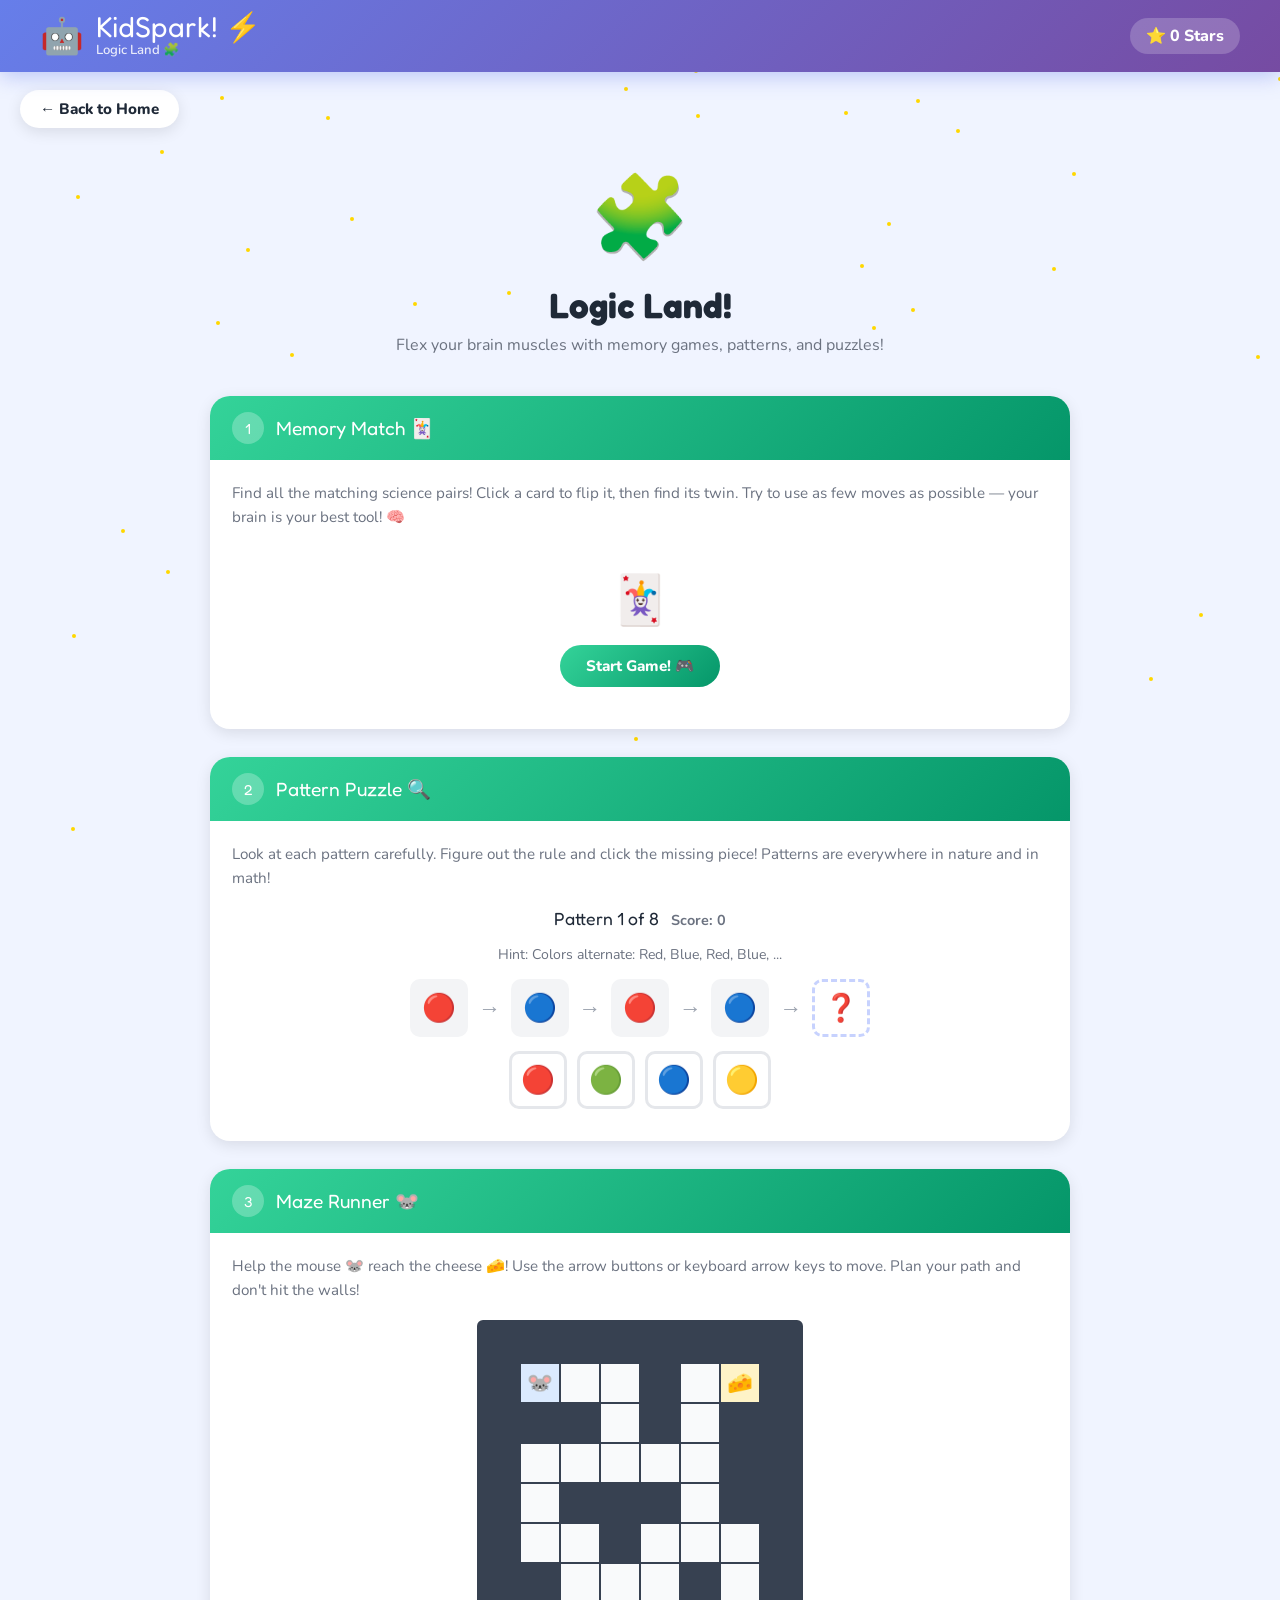
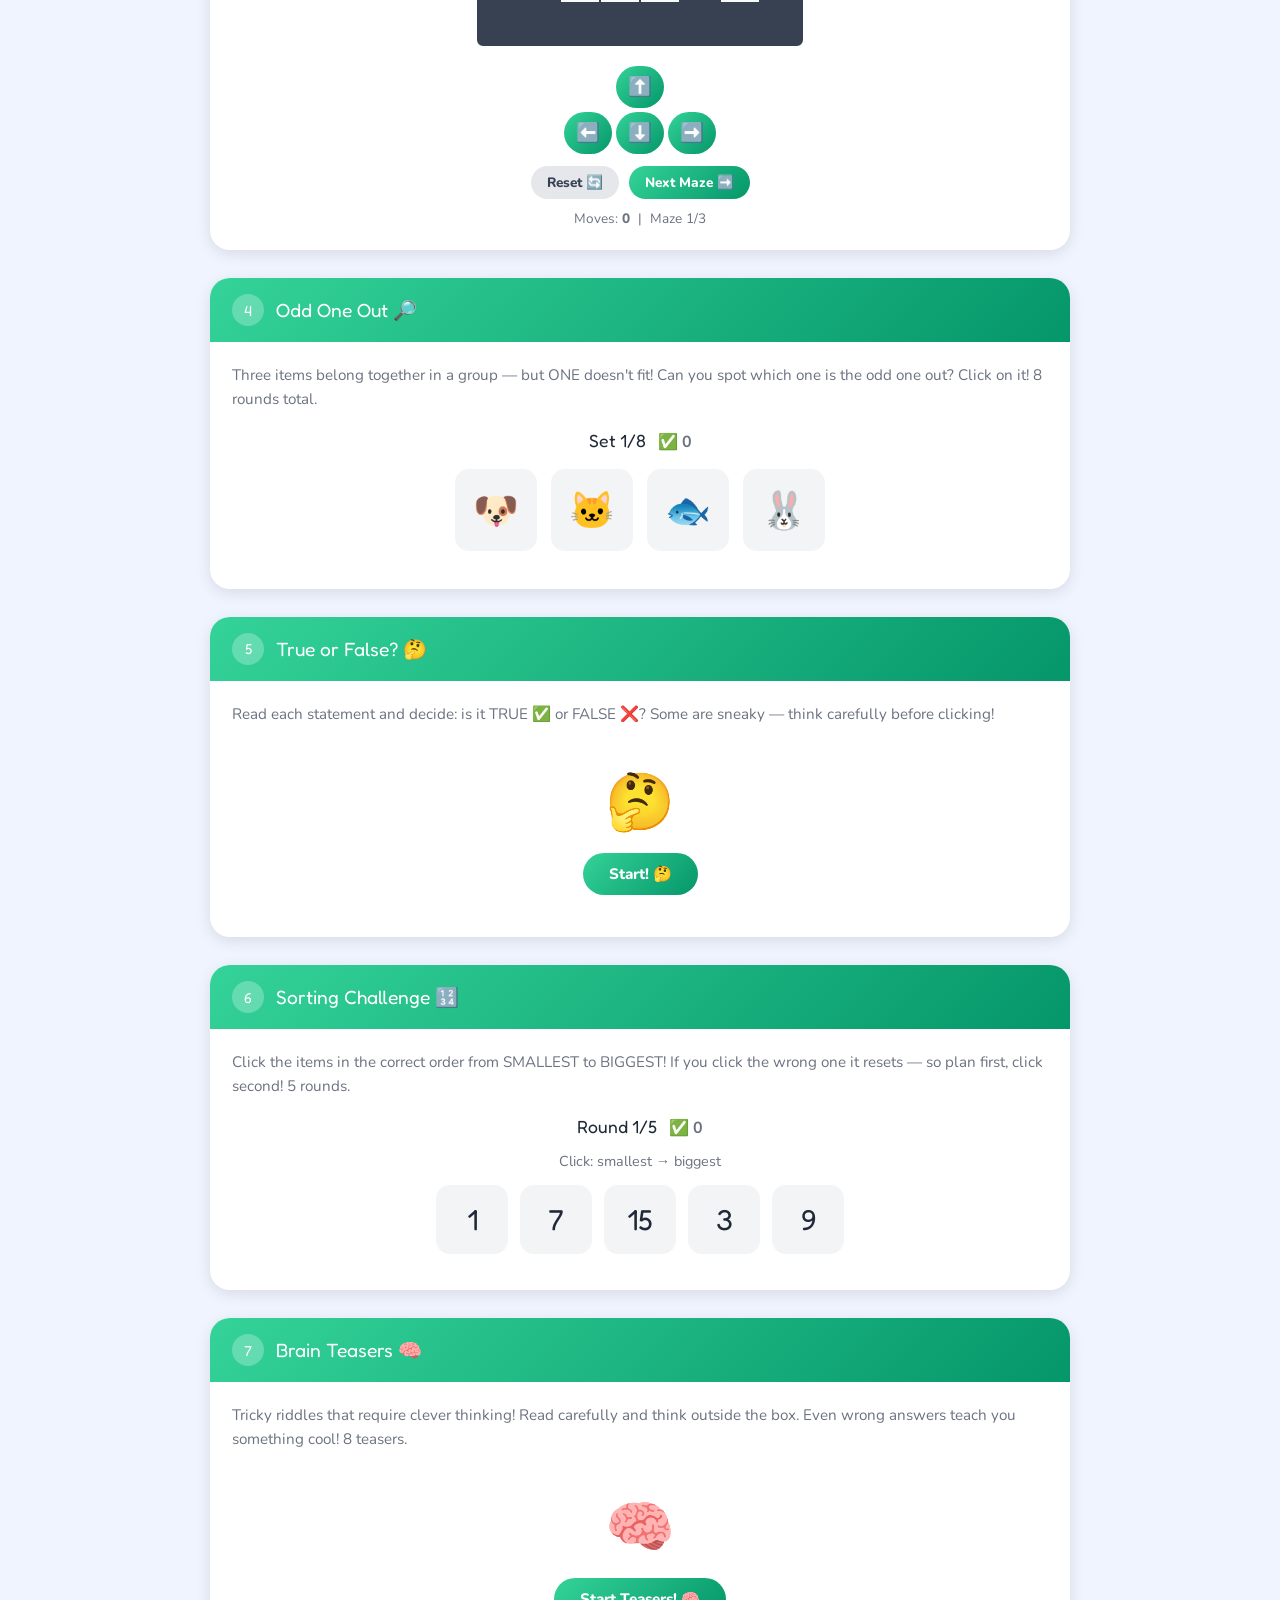
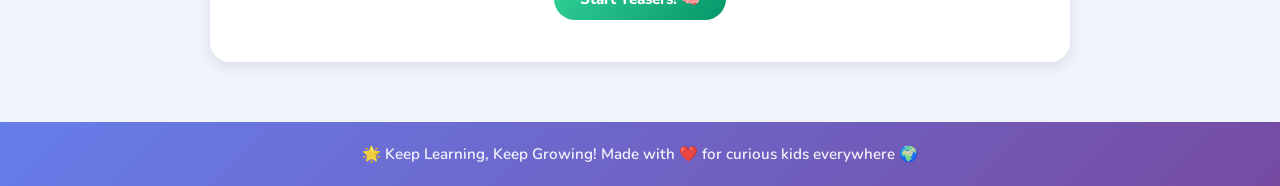
==== logic.html @ fdc59bbc "Initial commit: KidSpark STEM learning website Interactive STEM site for kids 7-10 with 5 subjects: " ====
<!DOCTYPE html>
<html lang="en">
<head>
<meta charset="UTF-8">
<meta name="viewport" content="width=device-width,initial-scale=1.0">
<title>Logic Land 🧩 – KidSpark</title>
<link rel="stylesheet" href="style.css">
<style>
  /* memory game */
  .mem-grid{display:grid;grid-template-columns:repeat(4,1fr);gap:10px;max-width:360px;margin:0 auto}
  .mem-card{aspect-ratio:1;border-radius:12px;cursor:pointer;position:relative;transform-style:preserve-3d;transition:transform .4s;user-select:none}
  .mem-card.flipped,.mem-card.matched{transform:rotateY(180deg)}
  .mem-card.matched .card-back{background:#D1FAE5!important;border-color:#34D399!important}
  .card-f,.card-b{position:absolute;inset:0;border-radius:12px;backface-visibility:hidden;display:flex;align-items:center;justify-content:center;font-size:1.8rem}
  .card-f{background:linear-gradient(135deg,#667eea,#764ba2);color:#fff}
  .card-f::before{content:'?';font-family:'Fredoka One',cursive;font-size:1.6rem}
  .card-b{background:#fff;border:3px solid #E5E7EB;transform:rotateY(180deg)}
  .mem-stats{display:flex;justify-content:space-between;margin-bottom:14px;font-weight:800;font-size:.95rem}

  /* patterns */
  .pat-seq{display:flex;gap:10px;flex-wrap:wrap;justify-content:center;margin:14px 0;align-items:center}
  .pat-item{width:58px;height:58px;border-radius:10px;background:#F3F4F6;display:flex;align-items:center;justify-content:center;font-size:1.7rem}
  .pat-blank{background:#fff!important;border:3px dashed #C7D2FE!important}
  .pat-choices-row{display:flex;gap:10px;flex-wrap:wrap;justify-content:center;margin:10px 0}
  .pc{width:58px;height:58px;border-radius:10px;background:#fff;border:3px solid #E5E7EB;font-size:1.7rem;display:flex;align-items:center;justify-content:center;cursor:pointer;transition:all .2s}
  .pc:hover{border-color:#667eea;transform:scale(1.08)}
  .pc.ok{border-color:#34D399;background:#D1FAE5;pointer-events:none}
  .pc.no{border-color:#FF6B6B;background:#FEE2E2;animation:shake .4s}

  /* maze */
  .maze-grid{display:inline-grid;border:4px solid #374151;border-radius:6px;overflow:hidden;background:#374151;gap:2px}
  .mc{width:38px;height:38px;display:flex;align-items:center;justify-content:center;font-size:1.3rem;transition:background .2s}
  .mc-wall{background:#374151}
  .mc-path{background:#F9FAFB}
  .mc-start{background:#BBF7D0}
  .mc-end{background:#FEF3C7}
  .mc-player{background:#DBEAFE}
  .maze-controls{display:flex;gap:10px;justify-content:center;margin-top:14px;flex-wrap:wrap}
</style>
</head>
<body>

<div class="bg-stars" id="bgStars"></div>

<header class="main-header">
  <div class="header-content">
    <span class="mascot-icon">🤖</span>
    <div>
      <div class="header-title">KidSpark! ⚡</div>
      <div class="header-sub">Logic Land 🧩</div>
    </div>
    <div class="stars-pill">⭐ <span id="totalStars">0</span> Stars</div>
  </div>
</header>

<a href="index.html" class="nav-back">← Back to Home</a>

<section class="subject-hero">
  <span class="big-icon">🧩</span>
  <h2>Logic Land!</h2>
  <p>Flex your brain muscles with memory games, patterns, and puzzles!</p>
</section>

<div class="activities">

  <!-- ══ ACTIVITY 1: MEMORY MATCH ══ -->
  <div class="activity-card">
    <div class="act-header logic-hdr">
      <span class="act-num">1</span>
      Memory Match 🃏
    </div>
    <div class="act-body">
      <p class="act-desc">Find all the matching science pairs! Click a card to flip it, then find its twin. Try to use as few moves as possible — your brain is your best tool! 🧠</p>

      <div id="memStart" style="text-align:center;padding:20px">
        <div style="font-size:3rem;margin-bottom:12px">🃏</div>
        <button class="btn btn-logic" onclick="startMemory()">Start Game! 🎮</button>
      </div>

      <div id="memGame" style="display:none">
        <div class="mem-stats">
          <span>🎯 Moves: <span id="memMoves">0</span></span>
          <span>✅ Pairs: <span id="memPairs">0</span>/8</span>
          <span>⏱ <span id="memTime">0:00</span></span>
        </div>
        <div class="mem-grid" id="memGrid"></div>
        <div id="memResult" class="result-box" style="margin-top:12px"></div>
      </div>
    </div>
  </div>

  <!-- ══ ACTIVITY 2: PATTERN PUZZLE ══ -->
  <div class="activity-card">
    <div class="act-header logic-hdr">
      <span class="act-num">2</span>
      Pattern Puzzle 🔍
    </div>
    <div class="act-body">
      <p class="act-desc">Look at each pattern carefully. Figure out the rule and click the missing piece! Patterns are everywhere in nature and in math!</p>

      <div id="patGame">
        <div style="text-align:center;margin-bottom:14px">
          <span style="font-family:'Fredoka One',cursive;font-size:1.1rem">Pattern <span id="pNum">1</span> of <span id="pTotal">8</span></span>
          &nbsp;
          <span style="font-size:.9rem;font-weight:700;color:var(--mid)" id="pScore">Score: 0</span>
        </div>
        <div id="pHint" style="font-size:.88rem;color:var(--mid);margin-bottom:10px;text-align:center;min-height:20px"></div>
        <div class="pat-seq" id="patSeq"></div>
        <div class="pat-choices-row" id="patChoices"></div>
        <div id="patResult" class="result-box" style="margin-top:10px"></div>
      </div>

      <div id="patDone" style="display:none;text-align:center;padding:20px">
        <div style="font-size:3.5rem;margin-bottom:12px">🏆</div>
        <div style="font-family:'Fredoka One',cursive;font-size:1.4rem;margin-bottom:14px" id="patDoneMsg"></div>
        <button class="btn btn-logic" onclick="resetPatGame()">Play Again 🔄</button>
      </div>
    </div>
  </div>

  <!-- ══ ACTIVITY 3: MAZE RUNNER ══ -->
  <div class="activity-card">
    <div class="act-header logic-hdr">
      <span class="act-num">3</span>
      Maze Runner 🐭
    </div>
    <div class="act-body">
      <p class="act-desc">Help the mouse 🐭 reach the cheese 🧀! Use the arrow buttons or keyboard arrow keys to move. Plan your path and don't hit the walls!</p>

      <div style="text-align:center">
        <div id="mazeWrap" style="display:inline-block;overflow-x:auto"></div>

        <div class="maze-controls">
          <div style="display:grid;grid-template-columns:repeat(3,48px);gap:4px">
            <div></div>
            <button class="btn btn-sm btn-logic" onclick="movePlayer('up')" style="padding:8px;font-size:1.2rem">⬆️</button>
            <div></div>
            <button class="btn btn-sm btn-logic" onclick="movePlayer('left')" style="padding:8px;font-size:1.2rem">⬅️</button>
            <button class="btn btn-sm btn-logic" onclick="movePlayer('down')" style="padding:8px;font-size:1.2rem">⬇️</button>
            <button class="btn btn-sm btn-logic" onclick="movePlayer('right')" style="padding:8px;font-size:1.2rem">➡️</button>
          </div>
        </div>

        <div style="margin-top:12px;display:flex;gap:10px;justify-content:center;flex-wrap:wrap">
          <button class="btn btn-sm" style="background:#E5E7EB;color:#374151" onclick="resetMaze()">Reset 🔄</button>
          <button class="btn btn-sm btn-logic" onclick="nextMaze()">Next Maze ➡️</button>
        </div>

        <div style="margin-top:10px;font-size:.85rem;color:var(--mid)">Moves: <span id="mazeMoves" style="font-weight:800">0</span> &nbsp;|&nbsp; Maze <span id="mazeNum">1</span>/3</div>
        <div id="mazeResult" class="result-box" style="margin-top:10px;max-width:360px;margin-left:auto;margin-right:auto"></div>
      </div>
    </div>
  </div>

  <!-- ══ ACTIVITY 4: ODD ONE OUT ══ -->
  <div class="activity-card">
    <div class="act-header logic-hdr">
      <span class="act-num">4</span>
      Odd One Out 🔎
    </div>
    <div class="act-body">
      <p class="act-desc">Three items belong together in a group — but ONE doesn't fit! Can you spot which one is the odd one out? Click on it! 8 rounds total.</p>

      <div id="oooGame">
        <div style="text-align:center;margin-bottom:14px">
          <span style="font-family:'Fredoka One',cursive;font-size:1.1rem">Set <span id="oooNum">1</span>/8</span>
          &nbsp; <span style="font-weight:700;color:var(--mid)">✅ <span id="oooScore">0</span></span>
        </div>
        <div id="oooItems" style="display:flex;gap:14px;justify-content:center;flex-wrap:wrap;margin:16px 0"></div>
        <div id="oooResult" class="result-box"></div>
      </div>

      <div id="oooDone" style="display:none;text-align:center;padding:20px">
        <div style="font-size:3.5rem;margin-bottom:12px" id="oooDoneEmoji">🏆</div>
        <div style="font-family:'Fredoka One',cursive;font-size:1.4rem;margin-bottom:14px" id="oooDoneMsg"></div>
        <button class="btn btn-logic" onclick="resetOOO()">Play Again! 🔄</button>
      </div>
    </div>
  </div>

  <!-- ══ ACTIVITY 5: TRUE OR FALSE ══ -->
  <div class="activity-card">
    <div class="act-header logic-hdr">
      <span class="act-num">5</span>
      True or False? 🤔
    </div>
    <div class="act-body">
      <p class="act-desc">Read each statement and decide: is it TRUE ✅ or FALSE ❌? Some are sneaky — think carefully before clicking!</p>

      <div id="tfStart" style="text-align:center;padding:20px">
        <div style="font-size:3.5rem;margin-bottom:12px">🤔</div>
        <button class="btn btn-logic" onclick="startTF()">Start! 🤔</button>
      </div>

      <div id="tfGame" style="display:none">
        <div style="display:flex;justify-content:space-between;margin-bottom:12px;font-weight:800;font-size:.95rem">
          <span>Statement <span id="tfNum">1</span>/10</span>
          <span>✅ <span id="tfScoreEl">0</span> correct</span>
        </div>
        <div id="tfStatement" style="background:#F3F4F6;border-radius:16px;padding:20px;font-size:1.1rem;font-weight:700;text-align:center;margin:14px 0;min-height:80px;display:flex;align-items:center;justify-content:center;line-height:1.55"></div>
        <div style="display:flex;gap:16px;justify-content:center;flex-wrap:wrap">
          <button class="btn btn-success" style="font-size:1.1rem;padding:14px 28px" id="tfTrue" onclick="answerTF(true)">✅ TRUE</button>
          <button class="btn btn-danger" style="font-size:1.1rem;padding:14px 28px" id="tfFalse" onclick="answerTF(false)">❌ FALSE</button>
        </div>
        <div id="tfResult" class="result-box" style="margin-top:12px"></div>
      </div>

      <div id="tfDone" style="display:none;text-align:center;padding:20px">
        <div style="font-size:3.5rem;margin-bottom:12px" id="tfDoneEmoji">🧠</div>
        <div style="font-family:'Fredoka One',cursive;font-size:1.4rem;margin-bottom:14px" id="tfDoneMsg"></div>
        <button class="btn btn-logic" onclick="resetTF()">Play Again! 🔄</button>
      </div>
    </div>
  </div>

  <!-- ══ ACTIVITY 6: SORTING CHALLENGE ══ -->
  <div class="activity-card">
    <div class="act-header logic-hdr">
      <span class="act-num">6</span>
      Sorting Challenge 🔢
    </div>
    <div class="act-body">
      <p class="act-desc">Click the items in the correct order from SMALLEST to BIGGEST! If you click the wrong one it resets — so plan first, click second! 5 rounds.</p>

      <div id="sortGame">
        <div style="text-align:center;margin-bottom:12px">
          <span style="font-family:'Fredoka One',cursive;font-size:1.1rem">Round <span id="sortNum">1</span>/5</span>
          &nbsp; <span style="font-weight:700;color:var(--mid)">✅ <span id="sortScore">0</span></span>
        </div>
        <div id="sortInstruct" style="text-align:center;font-size:.9rem;color:var(--mid);margin-bottom:10px">Click: smallest → biggest</div>
        <div id="sortItems" style="display:flex;gap:12px;flex-wrap:wrap;justify-content:center;margin:14px 0"></div>
        <div id="sortResult" class="result-box"></div>
      </div>

      <div id="sortDone" style="display:none;text-align:center;padding:20px">
        <div style="font-size:3.5rem;margin-bottom:12px" id="sortDoneEmoji">🏅</div>
        <div style="font-family:'Fredoka One',cursive;font-size:1.4rem;margin-bottom:14px" id="sortDoneMsg"></div>
        <button class="btn btn-logic" onclick="resetSort()">Play Again! 🔄</button>
      </div>
    </div>
  </div>

  <!-- ══ ACTIVITY 7: BRAIN TEASERS ══ -->
  <div class="activity-card">
    <div class="act-header logic-hdr">
      <span class="act-num">7</span>
      Brain Teasers 🧠
    </div>
    <div class="act-body">
      <p class="act-desc">Tricky riddles that require clever thinking! Read carefully and think outside the box. Even wrong answers teach you something cool! 8 teasers.</p>

      <div id="btStart" style="text-align:center;padding:20px">
        <div style="font-size:3.5rem;margin-bottom:12px">🧠</div>
        <button class="btn btn-logic" onclick="startBT()">Start Teasers! 🧠</button>
      </div>

      <div id="btGame" style="display:none">
        <div style="text-align:center;margin-bottom:12px">
          <span style="font-family:'Fredoka One',cursive;font-size:1.1rem">Teaser <span id="btNum">1</span>/8</span>
          &nbsp; <span style="font-weight:700;color:var(--mid)">✅ <span id="btScoreEl">0</span></span>
        </div>
        <div id="btQ" style="background:#F3F4F6;border-radius:16px;padding:20px;font-size:1.05rem;font-weight:700;text-align:center;margin:14px 0;min-height:80px;display:flex;align-items:center;justify-content:center;line-height:1.6"></div>
        <div id="btOpts" style="display:flex;flex-direction:column;gap:10px;max-width:420px;margin:0 auto"></div>
        <div id="btResult" class="result-box" style="margin-top:12px"></div>
      </div>

      <div id="btDone" style="display:none;text-align:center;padding:20px">
        <div style="font-size:3.5rem;margin-bottom:12px" id="btDoneEmoji">🧠</div>
        <div style="font-family:'Fredoka One',cursive;font-size:1.4rem;margin-bottom:14px" id="btDoneMsg"></div>
        <button class="btn btn-logic" onclick="startBT()">Play Again! 🔄</button>
      </div>
    </div>
  </div>

</div>

<footer class="main-footer">🌟 Keep Learning, Keep Growing! Made with ❤️ for curious kids everywhere 🌍</footer>

<script src="app.js"></script>
<script>
// ══ MEMORY MATCH ══
const memEmojis=['🔬','🧪','⚗️','🔭','🧬','🌡️','🧲','⚡'];
let memCards=[], memFlipped=[], memMatched=0, memMoves=0, memCanFlip=true;
let memTimerInterval=null, memSeconds=0;

function startMemory(){
  document.getElementById('memStart').style.display='none';
  document.getElementById('memGame').style.display='block';
  memCards=[...memEmojis,...memEmojis].sort(()=>Math.random()-.5);
  memFlipped=[]; memMatched=0; memMoves=0; memSeconds=0; memCanFlip=true; matchedSet=new Set();
  document.getElementById('memMoves').textContent='0';
  document.getElementById('memPairs').textContent='0';
  document.getElementById('memResult').className='result-box';
  clearInterval(memTimerInterval);
  memTimerInterval=setInterval(()=>{
    memSeconds++;
    const m=Math.floor(memSeconds/60), s=memSeconds%60;
    document.getElementById('memTime').textContent=m+':'+(s<10?'0':'')+s;
  },1000);
  renderMemGrid();
}

function renderMemGrid(){
  const grid=document.getElementById('memGrid');
  grid.innerHTML=memCards.map((e,i)=>`
    <div class="mem-card" id="mc${i}" onclick="flipCard(${i})">
      <div class="card-f"></div>
      <div class="card-b" id="mcb${i}">${e}</div>
    </div>
  `).join('');
}

let matchedSet=new Set();
function flipCard(i){
  if(!memCanFlip) return;
  if(matchedSet.has(i)) return;
  if(memFlipped.includes(i)) return;
  if(memFlipped.length>=2) return;
  const card=document.getElementById('mc'+i);
  card.classList.add('flipped');
  memFlipped.push(i);
  beep('pop');
  if(memFlipped.length===2){
    memMoves++;
    document.getElementById('memMoves').textContent=memMoves;
    memCanFlip=false;
    const [a,b]=memFlipped;
    if(memCards[a]===memCards[b]){
      // match
      setTimeout(()=>{
        document.getElementById('mc'+a).classList.add('matched');
        document.getElementById('mc'+b).classList.add('matched');
        memMatched++;
        document.getElementById('memPairs').textContent=memMatched;
        memFlipped=[]; memCanFlip=true; matchedSet.add(a); matchedSet.add(b);
        beep('correct');
        if(memMatched===8){ endMemory(); }
      },500);
    } else {
      // no match
      setTimeout(()=>{
        document.getElementById('mc'+a).classList.remove('flipped');
        document.getElementById('mc'+b).classList.remove('flipped');
        memFlipped=[]; memCanFlip=true;
        beep('wrong');
      },900);
    }
  }
}

function endMemory(){
  clearInterval(memTimerInterval);
  const stars=memMoves<=16?3:memMoves<=24?2:1;
  const res=document.getElementById('memResult');
  res.className='result-box show ok';
  let msg=memMoves<=16?`Amazing! Only ${memMoves} moves! You have an incredible memory! ⭐⭐⭐`:
           memMoves<=24?`Great job! ${memMoves} moves. Good memory! ⭐⭐`:
           `You did it! ${memMoves} moves. Practice will help you get faster! ⭐`;
  res.innerHTML=`<span class="r-emoji">🏆</span><span class="r-txt">${msg}</span>`;
  addStars(stars,'logic');
  confetti();
  beep('win');
}

// ══ PATTERN PUZZLE ══
const patterns=[
  {seq:['🔴','🔵','🔴','🔵','❓'],ans:'🔴',choices:['🔴','🔵','🟡','🟢'],hint:'Colors alternate: Red, Blue, Red, Blue, ...'},
  {seq:['⭐','⭐','🌙','⭐','⭐','❓'],ans:'🌙',choices:['⭐','🌙','☀️','💫'],hint:'Pattern: Star, Star, Moon repeats!'},
  {seq:['🐱','🐶','🐱','🐶','🐱','❓'],ans:'🐶',choices:['🐱','🐶','🐰','🐸'],hint:'Cat and Dog alternate!'},
  {seq:['🟥','🟥','🟦','🟥','🟥','❓'],ans:'🟦',choices:['🟥','🟦','🟨','🟩'],hint:'Two reds, then one blue — it repeats!'},
  {seq:['1','2','3','4','❓'],ans:'5',choices:['4','5','6','7'],hint:'Count up by 1 each time!'},
  {seq:['2','4','6','8','❓'],ans:'10',choices:['9','10','11','12'],hint:'Count up by 2s (even numbers)!'},
  {seq:['10','20','30','❓'],ans:'40',choices:['35','40','45','50'],hint:'Count up by 10s!'},
  {seq:['🌱','🌿','🌳','🌱','🌿','❓'],ans:'🌳',choices:['🌱','🌿','🌳','🌲'],hint:'Seedling → Sprout → Tree repeats!'},
];
let pIdx=0, pScore=0;

function renderPattern(){
  if(pIdx>=patterns.length){ endPatGame(); return; }
  const p=patterns[pIdx];
  document.getElementById('pNum').textContent=pIdx+1;
  document.getElementById('pTotal').textContent=patterns.length;
  document.getElementById('pScore').textContent='Score: '+pScore;
  document.getElementById('pHint').textContent='Hint: '+p.hint;
  document.getElementById('patResult').className='result-box';
  const seq=document.getElementById('patSeq');
  seq.innerHTML=p.seq.map(v=>v==='❓'?
    '<div class="pat-item pat-blank" style="font-size:1.7rem;color:#C7D2FE">❓</div>':
    `<div class="pat-item">${v}</div>`
  ).join('<span style="color:#9CA3AF;font-size:1.4rem">→</span>');
  const choices=document.getElementById('patChoices');
  const shuffled=[...p.choices].sort(()=>Math.random()-.5);
  choices.innerHTML=shuffled.map(c=>`<div class="pc" onclick="pickPat(this,'${c}','${p.ans}')">${c}</div>`).join('');
}

function pickPat(btn,chosen,ans){
  const res=document.getElementById('patResult');
  if(chosen===ans){
    btn.classList.add('ok');
    res.className='result-box show ok';
    res.innerHTML=`<span class="r-emoji">✅</span><span class="r-txt">Correct! ${patterns[pIdx].hint}</span>`;
    pScore++;
    addStars(1,'logic');
    beep('correct');
    document.querySelectorAll('.pc').forEach(b=>b.style.pointerEvents='none');
    setTimeout(()=>{ pIdx++; renderPattern(); },1200);
  } else {
    btn.classList.add('no');
    res.className='result-box show err';
    res.innerHTML='<span class="r-emoji">🤔</span><span class="r-txt">Not quite! Look at the pattern again...</span>';
    beep('wrong');
    setTimeout(()=>btn.classList.remove('no'),600);
  }
}

function endPatGame(){
  document.getElementById('patGame').style.display='none';
  document.getElementById('patDone').style.display='block';
  const msg=pScore>=6?`🏆 Pattern Master! ${pScore}/${patterns.length} correct! Incredible!`:
             pScore>=4?`⭐ Pattern Pro! ${pScore}/${patterns.length} correct! Great job!`:
             `💪 Good try! ${pScore}/${patterns.length}. Play again to improve!`;
  document.getElementById('patDoneMsg').textContent=msg;
  if(pScore>=6){ addStars(3,'logic'); confetti(); beep('win'); }
  else if(pScore>=4){ addStars(2,'logic'); confetti(); }
}
function resetPatGame(){
  pIdx=0; pScore=0;
  document.getElementById('patGame').style.display='block';
  document.getElementById('patDone').style.display='none';
  renderPattern();
}

renderPattern();

// ══ MAZE ══
// 1=wall, 0=path, 2=start, 3=end
const mazes=[
  [
    [1,1,1,1,1,1,1,1],
    [1,2,0,0,1,0,3,1],
    [1,1,1,0,1,0,1,1],
    [1,0,0,0,0,0,1,1],
    [1,0,1,1,1,0,1,1],
    [1,0,0,1,0,0,0,1],
    [1,1,0,0,0,1,0,1],
    [1,1,1,1,1,1,1,1],
  ],
  [
    [1,1,1,1,1,1,1,1],
    [1,2,1,0,0,0,1,1],
    [1,0,1,0,1,0,1,1],
    [1,0,0,0,1,0,0,1],
    [1,1,1,0,1,1,0,1],
    [1,0,0,0,0,0,0,1],
    [1,0,1,1,1,0,3,1],
    [1,1,1,1,1,1,1,1],
  ],
  [
    [1,1,1,1,1,1,1,1,1],
    [1,2,0,0,0,1,0,0,1],
    [1,1,1,1,0,1,0,1,1],
    [1,0,0,0,0,0,0,1,1],
    [1,0,1,1,1,1,0,1,1],
    [1,0,0,0,1,0,0,1,1],
    [1,1,1,0,1,0,1,1,1],
    [1,0,0,0,0,0,3,1,1],
    [1,1,1,1,1,1,1,1,1],
  ],
];

let mazeIdx=0, playerR=1, playerC=1, mazeMoves=0, mazeSolved=false;
const startPos=[[1,1],[1,1],[1,1]];
const endPos=[[1,6],[6,6],[7,6]];

function renderMaze(){
  const maze=mazes[mazeIdx];
  const cols=maze[0].length;
  const wrap=document.getElementById('mazeWrap');
  const grid=document.createElement('div');
  grid.className='maze-grid';
  grid.style.gridTemplateColumns=`repeat(${cols},38px)`;
  maze.forEach((row,r)=>row.forEach((cell,c)=>{
    const div=document.createElement('div');
    div.className='mc';
    div.id=`maze-${r}-${c}`;
    if(r===playerR&&c===playerC){ div.className+=' mc-player'; div.textContent='🐭'; }
    else if(r===endPos[mazeIdx][0]&&c===endPos[mazeIdx][1]){ div.className+=' mc-end'; div.textContent='🧀'; }
    else if(cell===1){ div.className+=' mc-wall'; }
    else if(r===startPos[mazeIdx][0]&&c===startPos[mazeIdx][1]){ div.className+=' mc-start'; }
    else{ div.className+=' mc-path'; }
    grid.appendChild(div);
  }));
  wrap.innerHTML='';
  wrap.appendChild(grid);
  document.getElementById('mazeNum').textContent=mazeIdx+1;
  document.getElementById('mazeMoves').textContent=mazeMoves;
  document.getElementById('mazeResult').className='result-box';
}

function movePlayer(dir){
  if(mazeSolved) return;
  const maze=mazes[mazeIdx];
  let nr=playerR, nc=playerC;
  if(dir==='up') nr--;
  else if(dir==='down') nr++;
  else if(dir==='left') nc--;
  else if(dir==='right') nc++;
  if(nr<0||nr>=maze.length||nc<0||nc>=maze[0].length) return;
  if(maze[nr][nc]===1) return;
  playerR=nr; playerC=nc; mazeMoves++;
  beep('pop');
  renderMaze();
  if(nr===endPos[mazeIdx][0]&&nc===endPos[mazeIdx][1]){
    mazeSolved=true;
    const res=document.getElementById('mazeResult');
    res.className='result-box show ok';
    const stars=mazeMoves<=15?3:mazeMoves<=25?2:1;
    res.innerHTML=`<span class="r-emoji">🎉</span><span class="r-txt">You found the cheese in ${mazeMoves} moves! ${'⭐'.repeat(stars)}</span>`;
    addStars(stars,'logic');
    beep('win');
    confetti();
  }
}

function resetMaze(){
  playerR=startPos[mazeIdx][0]; playerC=startPos[mazeIdx][1];
  mazeMoves=0; mazeSolved=false;
  renderMaze();
}

function nextMaze(){
  mazeIdx=(mazeIdx+1)%mazes.length;
  resetMaze();
}

renderMaze();

// Keyboard support for maze
document.addEventListener('keydown',e=>{
  const map={ArrowUp:'up',ArrowDown:'down',ArrowLeft:'left',ArrowRight:'right'};
  if(map[e.key]){ e.preventDefault(); movePlayer(map[e.key]); }
});

// ══ ODD ONE OUT ══
const oooSets=[
  {items:['🐶','🐱','🐟','🐰'], odd:2, reason:'The fish 🐟 lives in water — the others are land pets!'},
  {items:['🍎','🍌','🥕','🍓'], odd:2, reason:'The carrot 🥕 is a vegetable — the others are fruits!'},
  {items:['🚗','🚌','🚂','✈️'], odd:3, reason:'The plane ✈️ flies in the air — the others travel on the ground!'},
  {items:['🔴','🔵','🟡','🔲'], odd:3, reason:'The black square 🔲 is a shape — the circles are all colors!'},
  {items:['2','4','7','6'],     odd:2, reason:'7 is ODD — the others (2, 4, 6) are all EVEN numbers!'},
  {items:['🌙','⭐','☀️','🌧️'], odd:3, reason:'Rain 🌧️ is weather — the others are objects in the sky!'},
  {items:['🎸','🎹','🎺','🖌️'], odd:3, reason:'A paintbrush 🖌️ is for art — the others are musical instruments!'},
  {items:['3','6','9','8'],     odd:3, reason:'8 is not a multiple of 3 — 3, 6, and 9 all are!'},
];
let oooIdx=0, oooScore=0;

function renderOOO(){
  if(oooIdx>=oooSets.length){ endOOO(); return; }
  const set=oooSets[oooIdx];
  document.getElementById('oooNum').textContent=oooIdx+1;
  document.getElementById('oooScore').textContent=oooScore;
  document.getElementById('oooResult').className='result-box';
  const shuffled=set.items.map((item,i)=>({item,origIdx:i})).sort(()=>Math.random()-.5);
  document.getElementById('oooItems').innerHTML=shuffled.map(({item,origIdx})=>
    `<div onclick="pickOOO(this,${origIdx})"
      style="width:82px;height:82px;border-radius:14px;background:#F3F4F6;display:flex;align-items:center;
             justify-content:center;font-size:2.3rem;cursor:pointer;border:3px solid transparent;
             transition:all .2s;user-select:none;font-family:'Fredoka One',cursive;">
       ${item}
     </div>`
  ).join('');
}
function pickOOO(btn,idx){
  const set=oooSets[oooIdx];
  document.getElementById('oooItems').querySelectorAll('div').forEach(b=>b.onclick=null);
  const res=document.getElementById('oooResult');
  if(idx===set.odd){
    btn.style.borderColor='#34D399'; btn.style.background='#D1FAE5';
    res.className='result-box show ok';
    res.innerHTML=`<span class="r-emoji">✅</span><span class="r-txt">${set.reason}</span>`;
    oooScore++; beep('correct');
  } else {
    btn.style.borderColor='#FF6B6B'; btn.style.background='#FEE2E2';
    res.className='result-box show err';
    res.innerHTML=`<span class="r-emoji">❌</span><span class="r-txt">Not quite! ${set.reason}</span>`;
    beep('wrong');
  }
  oooIdx++;
  setTimeout(renderOOO,1500);
}
function endOOO(){
  document.getElementById('oooGame').style.display='none';
  document.getElementById('oooDone').style.display='block';
  const s=oooScore>=7?3:oooScore>=5?2:oooScore>=3?1:0;
  document.getElementById('oooDoneEmoji').textContent=s>=3?'🔎':s>=2?'🌟':'💪';
  document.getElementById('oooDoneMsg').textContent=`${oooScore}/8 correct! ${s>=3?'Super Spotter! 🔎':s>=2?'Great eye for detail!':'Keep looking carefully!'}`;
  if(s>0){ addStars(s,'logic'); if(s>=2) confetti(); }
}
function resetOOO(){
  oooIdx=0; oooScore=0;
  document.getElementById('oooGame').style.display='block';
  document.getElementById('oooDone').style.display='none';
  renderOOO();
}
renderOOO();

// ══ TRUE OR FALSE ══
const tfStatements=[
  {s:'A square has 4 equal sides.',                      ans:true,  exp:'TRUE! All 4 sides of a square are exactly the same length.'},
  {s:'3 + 3 = 7',                                       ans:false, exp:'FALSE! 3 + 3 = 6, not 7.'},
  {s:'Fish breathe using gills.',                        ans:true,  exp:'TRUE! Fish use gills to extract oxygen from water.'},
  {s:'The Sun is a planet.',                             ans:false, exp:'FALSE! The Sun is a STAR — Earth, Mars, and Jupiter are planets!'},
  {s:'10 × 0 = 10',                                     ans:false, exp:'FALSE! Any number × 0 = 0. That\'s the zero property!'},
  {s:'Spiders have 8 legs.',                             ans:true,  exp:'TRUE! Spiders are arachnids — they always have exactly 8 legs!'},
  {s:'Ice is a solid form of water.',                    ans:true,  exp:'TRUE! Below 0°C, water freezes into solid ice.'},
  {s:'5 is an even number.',                             ans:false, exp:'FALSE! 5 is ODD. Even numbers end in 0, 2, 4, 6, or 8.'},
  {s:'The Moon makes its own light.',                    ans:false, exp:'FALSE! The Moon just reflects sunlight from the Sun — it has no light of its own.'},
  {s:'A triangle has 3 sides and 3 angles.',             ans:true,  exp:'TRUE! TRI means three. Three sides, three corners (angles)!'},
];
let tfIdx=0, tfScoreVal=0, tfAnswered=false, tfOrder=[];

function startTF(){
  tfOrder=[...Array(tfStatements.length).keys()].sort(()=>Math.random()-.5);
  tfIdx=0; tfScoreVal=0; tfAnswered=false;
  document.getElementById('tfStart').style.display='none';
  document.getElementById('tfDone').style.display='none';
  document.getElementById('tfGame').style.display='block';
  showTF();
}
function showTF(){
  if(tfIdx>=10){ endTF(); return; }
  tfAnswered=false;
  const s=tfStatements[tfOrder[tfIdx]];
  document.getElementById('tfNum').textContent=tfIdx+1;
  document.getElementById('tfScoreEl').textContent=tfScoreVal;
  document.getElementById('tfStatement').textContent=s.s;
  document.getElementById('tfResult').className='result-box';
  document.getElementById('tfTrue').disabled=false;
  document.getElementById('tfFalse').disabled=false;
}
function answerTF(chosen){
  if(tfAnswered) return; tfAnswered=true;
  document.getElementById('tfTrue').disabled=true;
  document.getElementById('tfFalse').disabled=true;
  const s=tfStatements[tfOrder[tfIdx]];
  const res=document.getElementById('tfResult');
  if(chosen===s.ans){
    res.className='result-box show ok';
    res.innerHTML=`<span class="r-emoji">✅</span><span class="r-txt">${s.exp}</span>`;
    tfScoreVal++; beep('correct');
  } else {
    res.className='result-box show err';
    res.innerHTML=`<span class="r-emoji">❌</span><span class="r-txt">${s.exp}</span>`;
    beep('wrong');
  }
  tfIdx++;
  setTimeout(showTF,1600);
}
function endTF(){
  document.getElementById('tfGame').style.display='none';
  document.getElementById('tfDone').style.display='block';
  const s=tfScoreVal>=9?3:tfScoreVal>=7?2:tfScoreVal>=5?1:0;
  document.getElementById('tfDoneEmoji').textContent=s>=3?'🧠':s>=2?'🌟':'💪';
  document.getElementById('tfDoneMsg').textContent=`${tfScoreVal}/10 correct! ${s>=3?'Truth Seeker Supreme! 🧠':s>=2?'Sharp thinker!':'Keep questioning everything!'}`;
  if(s>0){ addStars(s,'logic'); if(s>=2) confetti(); }
}
function resetTF(){
  document.getElementById('tfGame').style.display='none';
  document.getElementById('tfDone').style.display='none';
  document.getElementById('tfStart').style.display='block';
}

// ══ SORTING CHALLENGE ══
const sortRounds=[
  {items:[{v:7,l:'7'},{v:3,l:'3'},{v:15,l:'15'},{v:1,l:'1'},{v:9,l:'9'}], note:''},
  {items:[{v:1,l:'🐜'},{v:2,l:'🐸'},{v:3,l:'🐕'},{v:4,l:'🐘'},{v:5,l:'🦕'}], note:'ant < frog < dog < elephant < dinosaur'},
  {items:[{v:4,l:'4'},{v:12,l:'12'},{v:8,l:'8'},{v:20,l:'20'},{v:2,l:'2'}], note:''},
  {items:[{v:10,l:'10'},{v:100,l:'100'},{v:1,l:'1'},{v:50,l:'50'},{v:25,l:'25'}], note:''},
  {items:[{v:1,l:'🌱'},{v:2,l:'🌿'},{v:3,l:'🌳'},{v:4,l:'🏔️'},{v:5,l:'🌍'}], note:'seedling → sprout → tree → mountain → Earth'},
];
let sortIdx=0, sortScoreVal=0, sortClickOrder=[], sortTargetOrder=[];

function renderSort(){
  if(sortIdx>=sortRounds.length){ endSort(); return; }
  const round=sortRounds[sortIdx];
  sortClickOrder=[];
  sortTargetOrder=[...round.items].sort((a,b)=>a.v-b.v).map(i=>i.v);
  document.getElementById('sortNum').textContent=sortIdx+1;
  document.getElementById('sortScore').textContent=sortScoreVal;
  document.getElementById('sortResult').className='result-box';
  document.getElementById('sortInstruct').innerHTML='Click: smallest → biggest'+(round.note?`<br><em style="font-size:.8rem">${round.note}</em>`:'');
  const shuffled=[...round.items].sort(()=>Math.random()-.5);
  document.getElementById('sortItems').innerHTML=shuffled.map(item=>
    `<div id="si${item.v}" onclick="clickSort(${item.v})"
      style="min-width:72px;padding:14px 10px;border-radius:14px;background:#F3F4F6;
             border:3px solid transparent;cursor:pointer;font-size:1.8rem;text-align:center;
             transition:all .2s;font-family:'Fredoka One',cursive;">
       ${item.l}
     </div>`
  ).join('');
}
function clickSort(val){
  const expected=sortTargetOrder[sortClickOrder.length];
  const el=document.getElementById('si'+val);
  if(val===expected){
    sortClickOrder.push(val);
    el.style.borderColor='#34D399'; el.style.background='#D1FAE5'; el.onclick=null;
    beep('pop');
    if(sortClickOrder.length===sortTargetOrder.length){
      document.getElementById('sortResult').className='result-box show ok';
      document.getElementById('sortResult').innerHTML=`<span class="r-emoji">🎉</span><span class="r-txt">Perfect! You sorted all ${sortTargetOrder.length} items!</span>`;
      sortScoreVal++; addStars(1,'logic'); beep('correct');
      sortIdx++;
      setTimeout(renderSort,1500);
    }
  } else {
    el.style.borderColor='#FF6B6B'; el.style.background='#FEE2E2';
    document.getElementById('sortResult').className='result-box show err';
    document.getElementById('sortResult').innerHTML='<span class="r-emoji">❌</span><span class="r-txt">That\'s not the smallest! Look again and reset.</span>';
    beep('wrong');
    setTimeout(()=>{
      sortClickOrder=[];
      sortRounds[sortIdx].items.forEach(item=>{
        const el=document.getElementById('si'+item.v);
        if(el){ el.style.borderColor='transparent'; el.style.background='#F3F4F6'; el.onclick=()=>clickSort(item.v); }
      });
      document.getElementById('sortResult').className='result-box';
    },900);
  }
}
function endSort(){
  document.getElementById('sortGame').style.display='none';
  document.getElementById('sortDone').style.display='block';
  const s=sortScoreVal>=4?3:sortScoreVal>=3?2:sortScoreVal>=1?1:0;
  document.getElementById('sortDoneEmoji').textContent=s>=3?'🏅':s>=2?'🌟':'💪';
  document.getElementById('sortDoneMsg').textContent=`${sortScoreVal}/5 correct! ${s>=3?'Sorting Superstar! 🏅':s>=2?'Great ordering skills!':'Try again to improve!'}`;
  if(s>0){ addStars(s,'logic'); if(s>=2) confetti(); }
}
function resetSort(){
  sortIdx=0; sortScoreVal=0;
  document.getElementById('sortGame').style.display='block';
  document.getElementById('sortDone').style.display='none';
  renderSort();
}
renderSort();

// ══ BRAIN TEASERS ══
const btTeasers=[
  {q:'I have hands but can\'t clap. I have a face but no nose. What am I?',
   opts:['A mirror','A clock','A robot'], ans:1, exp:'A CLOCK! Clock hands point to numbers on the clock face!'},
  {q:'What gets bigger the more you take away from it?',
   opts:['A balloon','A hole','A snowball'], ans:1, exp:'A HOLE! The more you dig out, the bigger the hole gets!'},
  {q:'A farmer has 17 sheep. All but 9 run away. How many are left?',
   opts:['8','9','17'], ans:1, exp:'9 sheep! "All but 9" means 9 stayed — the rest ran away!'},
  {q:'Which is heavier: a kilogram of feathers or a kilogram of rocks?',
   opts:['Rocks are heavier','Feathers are heavier','They weigh the same!'], ans:2, exp:'SAME weight! Both are 1 kilogram — a kg is a kg no matter what it is!'},
  {q:'I have cities but no houses. I have rivers but no water. What am I?',
   opts:['A dream','A map','A painting'], ans:1, exp:'A MAP! Maps show cities and rivers as drawings, not real ones!'},
  {q:'If there are 3 apples and you take away 2, how many do YOU have?',
   opts:['1 apple','2 apples','3 apples'], ans:1, exp:'YOU have 2 — the ones you just TOOK! (1 apple is left behind, not yours.)'},
  {q:'What can travel around the world without moving from its spot?',
   opts:['A stamp on a letter','A satellite','A cloud'], ans:0, exp:'A STAMP! The letter travels the world, but the stamp just sits still on it!'},
  {q:'I\'m always in front of you but can never be seen. What am I?',
   opts:['Your shadow','The future','The wind'], ans:1, exp:'The FUTURE! You\'re always moving toward it but you can never actually see it!'},
];
let btIdx=0, btScoreVal=0, btAnswered=false;

function startBT(){
  btIdx=0; btScoreVal=0; btAnswered=false;
  document.getElementById('btStart').style.display='none';
  document.getElementById('btDone').style.display='none';
  document.getElementById('btGame').style.display='block';
  showBT();
}
function showBT(){
  if(btIdx>=btTeasers.length){ endBT(); return; }
  btAnswered=false;
  const t=btTeasers[btIdx];
  document.getElementById('btNum').textContent=btIdx+1;
  document.getElementById('btScoreEl').textContent=btScoreVal;
  document.getElementById('btQ').textContent=t.q;
  document.getElementById('btResult').className='result-box';
  document.getElementById('btOpts').innerHTML=t.opts.map((opt,i)=>
    `<button onclick="answerBT(${i})"
      style="padding:12px 18px;border-radius:12px;background:#F3F4F6;border:3px solid transparent;
             cursor:pointer;font-family:Nunito,sans-serif;font-size:.95rem;font-weight:700;
             text-align:left;transition:all .2s;" id="btOpt${i}"
      onmouseover="this.style.borderColor='#667eea';this.style.background='#fff'"
      onmouseout="if(!this.disabled){this.style.borderColor='transparent';this.style.background='#F3F4F6'}"
    >${String.fromCharCode(65+i)}) ${opt}</button>`
  ).join('');
}
function answerBT(chosen){
  if(btAnswered) return; btAnswered=true;
  const t=btTeasers[btIdx];
  document.querySelectorAll('#btOpts button').forEach(b=>b.disabled=true);
  const res=document.getElementById('btResult');
  if(chosen===t.ans){
    document.getElementById('btOpt'+chosen).style.cssText+=';border-color:#34D399;background:#D1FAE5';
    res.className='result-box show ok';
    res.innerHTML=`<span class="r-emoji">🧠</span><span class="r-txt">${t.exp}</span>`;
    btScoreVal++; beep('correct');
  } else {
    document.getElementById('btOpt'+chosen).style.cssText+=';border-color:#FF6B6B;background:#FEE2E2';
    document.getElementById('btOpt'+t.ans).style.cssText+=';border-color:#34D399;background:#D1FAE5';
    res.className='result-box show err';
    res.innerHTML=`<span class="r-emoji">💡</span><span class="r-txt">${t.exp}</span>`;
    beep('wrong');
  }
  btIdx++;
  setTimeout(showBT,2100);
}
function endBT(){
  document.getElementById('btGame').style.display='none';
  document.getElementById('btDone').style.display='block';
  const s=btScoreVal>=7?3:btScoreVal>=5?2:btScoreVal>=3?1:0;
  document.getElementById('btDoneEmoji').textContent=s>=3?'🧠':s>=2?'💡':'🤔';
  document.getElementById('btDoneMsg').textContent=`${btScoreVal}/8 correct! ${s>=3?'Master Thinker! Einstein would be impressed! 🧠':s>=2?'Super smart — great lateral thinking!':'These are hard! Well done for trying!'}`;
  if(s>0){ addStars(s,'logic'); if(s>=2) confetti(); }
}
</script>
</body>
</html>
---- style.css ----
@import url('https://fonts.googleapis.com/css2?family=Fredoka+One&family=Nunito:wght@400;600;700;800&display=swap');

:root {
  --math: #FF6B6B; --math-light: #FFF0F0;
  --science: #00B4D8; --science-light: #E0F7FF;
  --chemistry: #A78BFA; --chemistry-light: #EDE9FE;
  --physics: #F59E0B; --physics-light: #FEF3C7;
  --logic: #34D399; --logic-light: #D1FAE5;
  --dark: #1F2937; --mid: #6B7280; --light-bg: #F0F4FF;
  --shadow: 0 4px 15px rgba(0,0,0,.10);
  --shadow-lg: 0 8px 30px rgba(0,0,0,.18);
  --r: 20px; --r-sm: 12px;
}

*,*::before,*::after { box-sizing:border-box; margin:0; padding:0; }
html { scroll-behavior:smooth; }
body { font-family:'Nunito',sans-serif; background:var(--light-bg); color:var(--dark); overflow-x:hidden; }

/* ── BG STARS ── */
.bg-stars { position:fixed; inset:0; pointer-events:none; z-index:0; }
.star { position:absolute; width:4px; height:4px; background:#FFD700; border-radius:50%; animation:twinkle var(--d,3s) ease-in-out infinite; }
@keyframes twinkle { 0%,100%{opacity:0;transform:scale(.5)} 50%{opacity:1;transform:scale(1.5)} }

/* ── HEADER ── */
.main-header { background:linear-gradient(135deg,#667eea,#764ba2); padding:12px 20px; position:sticky; top:0; z-index:100; box-shadow:0 4px 20px rgba(102,126,234,.4); }
.header-content { display:flex; align-items:center; gap:12px; max-width:1200px; margin:0 auto; }
.mascot-icon { font-size:2.2rem; animation:wave 2s ease-in-out infinite; display:inline-block; }
@keyframes wave { 0%,100%{transform:rotate(0)} 25%{transform:rotate(20deg)} 75%{transform:rotate(-20deg)} }
.header-title { font-family:'Fredoka One',cursive; font-size:1.8rem; color:#fff; line-height:1; }
.header-sub { font-size:.82rem; color:rgba(255,255,255,.85); font-weight:600; }
.stars-pill { margin-left:auto; background:rgba(255,255,255,.2); color:#fff; padding:7px 16px; border-radius:30px; font-size:1rem; font-weight:800; white-space:nowrap; }

/* ── NAV BACK ── */
.nav-back { display:inline-flex; align-items:center; gap:8px; background:#fff; color:var(--dark); padding:9px 20px; border-radius:30px; text-decoration:none; font-weight:800; font-size:.95rem; box-shadow:var(--shadow); transition:all .25s; margin:18px 20px 0; }
.nav-back:hover { transform:translateY(-2px); box-shadow:var(--shadow-lg); }

/* ── HERO ── */
.hero { text-align:center; padding:50px 20px 30px; position:relative; z-index:1; }
.hero h2 { font-family:'Fredoka One',cursive; font-size:2.3rem; margin-bottom:12px; }
.hero p { font-size:1.1rem; color:var(--mid); line-height:1.6; }
.floaters { display:flex; justify-content:center; gap:16px; font-size:3rem; margin-bottom:25px; }
.floaters span { display:inline-block; animation:floatUp 3s ease-in-out infinite; }
.floaters span:nth-child(1){animation-delay:0s} .floaters span:nth-child(2){animation-delay:.3s}
.floaters span:nth-child(3){animation-delay:.6s} .floaters span:nth-child(4){animation-delay:.9s}
.floaters span:nth-child(5){animation-delay:1.2s}
@keyframes floatUp { 0%,100%{transform:translateY(0) rotate(-4deg)} 50%{transform:translateY(-14px) rotate(4deg)} }

/* ── SUBJECT CARDS ── */
.subjects { padding:30px 20px 50px; position:relative; z-index:1; text-align:center; }
.subjects > h2 { font-family:'Fredoka One',cursive; font-size:1.9rem; margin-bottom:25px; }
.subject-grid { display:grid; grid-template-columns:repeat(auto-fit,minmax(190px,1fr)); gap:22px; max-width:1100px; margin:0 auto; }
.subject-card { background:#fff; border-radius:var(--r); padding:28px 18px; text-decoration:none; color:var(--dark); box-shadow:var(--shadow); transition:all .3s cubic-bezier(.175,.885,.32,1.275); position:relative; overflow:hidden; }
.subject-card::before { content:''; position:absolute; top:0; left:0; right:0; height:6px; border-radius:var(--r) var(--r) 0 0; }
.math-card::before{background:var(--math)} .science-card::before{background:var(--science)}
.chemistry-card::before{background:var(--chemistry)} .physics-card::before{background:var(--physics)}
.logic-card::before{background:var(--logic)}
.subject-card:hover { transform:translateY(-10px) scale(1.02); box-shadow:var(--shadow-lg); }
.math-card:hover{background:var(--math-light)} .science-card:hover{background:var(--science-light)}
.chemistry-card:hover{background:var(--chemistry-light)} .physics-card:hover{background:var(--physics-light)}
.logic-card:hover{background:var(--logic-light)}
.card-icon { font-size:3.5rem; margin-bottom:12px; display:block; animation:iconPulse 2.5s ease-in-out infinite; }
@keyframes iconPulse { 0%,100%{transform:scale(1)} 50%{transform:scale(1.08)} }
.subject-card h3 { font-family:'Fredoka One',cursive; font-size:1.3rem; margin-bottom:6px; }
.subject-card p { font-size:.88rem; color:var(--mid); line-height:1.4; }
.card-badge { display:inline-block; margin-top:10px; background:#F3F4F6; padding:3px 12px; border-radius:20px; font-size:.78rem; font-weight:700; color:var(--mid); }

/* ── FACT TICKER ── */
.fun-facts { padding:10px 20px 30px; position:relative; z-index:1; }
.fact-ticker { background:linear-gradient(135deg,#FF9A9E,#FAD0C4); border-radius:var(--r); padding:14px 22px; display:flex; align-items:center; gap:14px; max-width:900px; margin:0 auto; }
.ticker-label { font-family:'Fredoka One',cursive; font-size:.95rem; color:#fff; white-space:nowrap; }
.ticker-content { font-size:.9rem; font-weight:700; color:#fff; transition:opacity .5s; line-height:1.4; }

/* ── PROGRESS ── */
.progress-section { padding:30px 20px 50px; position:relative; z-index:1; text-align:center; }
.progress-section > h2 { font-family:'Fredoka One',cursive; font-size:1.7rem; margin-bottom:22px; }
.progress-grid { display:flex; flex-direction:column; gap:12px; max-width:580px; margin:0 auto; }
.progress-item { display:flex; align-items:center; gap:14px; background:#fff; padding:13px 18px; border-radius:var(--r-sm); box-shadow:var(--shadow); }
.progress-emoji { font-size:1.4rem; min-width:36px; }
.progress-bar-wrap { flex:1; background:#E5E7EB; border-radius:30px; height:18px; overflow:hidden; }
.progress-bar { height:100%; border-radius:30px; transition:width 1s ease; }
.math-bar{background:linear-gradient(90deg,#FF6B6B,#FF8E53)}
.science-bar{background:linear-gradient(90deg,#00B4D8,#0096C7)}
.chemistry-bar{background:linear-gradient(90deg,#A78BFA,#7C3AED)}
.physics-bar{background:linear-gradient(90deg,#F59E0B,#D97706)}
.logic-bar{background:linear-gradient(90deg,#34D399,#10B981)}
.progress-item > span:last-child { min-width:65px; font-weight:800; font-size:.88rem; }

/* ── SUBJECT PAGE HERO ── */
.subject-hero { text-align:center; padding:35px 20px 15px; position:relative; z-index:1; }
.subject-hero .big-icon { font-size:5rem; display:block; animation:heroBounce 1.2s ease-in-out infinite; }
@keyframes heroBounce { 0%,100%{transform:translateY(0)} 50%{transform:translateY(-18px)} }
.subject-hero h2 { font-family:'Fredoka One',cursive; font-size:2.2rem; margin:12px 0 8px; }
.subject-hero p { color:var(--mid); font-size:1rem; }

/* ── ACTIVITIES ── */
.activities { max-width:900px; margin:25px auto 60px; padding:0 20px; display:flex; flex-direction:column; gap:28px; position:relative; z-index:1; }
.activity-card { background:#fff; border-radius:var(--r); box-shadow:var(--shadow); overflow:hidden; }
.act-header { display:flex; align-items:center; gap:12px; padding:16px 22px; color:#fff; font-family:'Fredoka One',cursive; font-size:1.2rem; }
.act-num { background:rgba(255,255,255,.25); width:32px; height:32px; border-radius:50%; display:flex; align-items:center; justify-content:center; font-size:.9rem; flex-shrink:0; }
.act-body { padding:22px; }
.act-desc { color:var(--mid); font-size:.95rem; margin-bottom:18px; line-height:1.55; }

/* activity header colors */
.math-hdr{background:linear-gradient(135deg,#FF6B6B,#FF8E53)}
.science-hdr{background:linear-gradient(135deg,#00B4D8,#0077B6)}
.chemistry-hdr{background:linear-gradient(135deg,#A78BFA,#7C3AED)}
.physics-hdr{background:linear-gradient(135deg,#F59E0B,#EF4444)}
.logic-hdr{background:linear-gradient(135deg,#34D399,#059669)}

/* ── BUTTONS ── */
.btn { display:inline-flex; align-items:center; justify-content:center; gap:8px; padding:11px 26px; border-radius:30px; font-family:'Nunito',sans-serif; font-weight:800; font-size:.95rem; cursor:pointer; border:none; transition:all .25s cubic-bezier(.175,.885,.32,1.275); text-decoration:none; }
.btn:hover { transform:translateY(-3px); box-shadow:0 8px 20px rgba(0,0,0,.18); }
.btn:active { transform:translateY(0); }
.btn-primary{background:linear-gradient(135deg,#667eea,#764ba2);color:#fff}
.btn-success{background:linear-gradient(135deg,#34D399,#10B981);color:#fff}
.btn-danger{background:linear-gradient(135deg,#FF6B6B,#EE0979);color:#fff}
.btn-math{background:linear-gradient(135deg,#FF6B6B,#FF8E53);color:#fff}
.btn-science{background:linear-gradient(135deg,#00B4D8,#0077B6);color:#fff}
.btn-chemistry{background:linear-gradient(135deg,#A78BFA,#7C3AED);color:#fff}
.btn-physics{background:linear-gradient(135deg,#F59E0B,#EF4444);color:#fff}
.btn-logic{background:linear-gradient(135deg,#34D399,#059669);color:#fff}
.btn-sm { padding:7px 16px; font-size:.85rem; }
.btn:disabled { opacity:.5; cursor:not-allowed; transform:none!important; }

/* ── EXPERIMENT AREA ── */
.exp-area { background:#F8FAFF; border:2px dashed #C7D2FE; border-radius:var(--r); padding:22px; min-height:200px; display:flex; flex-direction:column; align-items:center; justify-content:center; margin:16px 0; position:relative; overflow:hidden; }

/* ── QUIZ ── */
.quiz-q { font-family:'Fredoka One',cursive; font-size:2.8rem; text-align:center; margin:10px 0 20px; }
.quiz-opts { display:grid; grid-template-columns:1fr 1fr; gap:14px; max-width:380px; margin:0 auto 16px; }
.quiz-opt { padding:18px; border-radius:var(--r-sm); font-family:'Fredoka One',cursive; font-size:2rem; cursor:pointer; border:3px solid transparent; background:#F3F4F6; transition:all .2s; text-align:center; }
.quiz-opt:hover { transform:scale(1.05); border-color:#667eea; background:#fff; }
.quiz-opt.correct { background:#D1FAE5; border-color:#34D399; animation:pulse .4s; }
.quiz-opt.wrong { background:#FEE2E2; border-color:#FF6B6B; animation:shake .4s; }
.quiz-status { display:flex; justify-content:space-between; align-items:center; margin-bottom:10px; }
.quiz-score-text { font-weight:800; font-size:1rem; }
.timer { font-family:'Fredoka One',cursive; font-size:1.4rem; color:var(--mid); }
.timer.urgent { color:#FF6B6B; animation:pulse .5s infinite; }
@keyframes pulse { 0%,100%{transform:scale(1)} 50%{transform:scale(1.07)} }
@keyframes shake { 0%,100%{transform:translateX(0)} 25%{transform:translateX(-8px)} 75%{transform:translateX(8px)} }

/* ── INPUTS ── */
.ans-input { border:3px solid #E5E7EB; border-radius:var(--r-sm); padding:9px 14px; font-family:'Nunito',sans-serif; font-size:1.2rem; font-weight:800; width:110px; text-align:center; outline:none; transition:border-color .2s; }
.ans-input:focus { border-color:#667eea; }

/* ── RESULT BOX ── */
.result-box { border-radius:var(--r-sm); padding:13px 18px; margin-top:14px; display:none; animation:slideDown .3s ease; }
.result-box.show { display:flex; align-items:center; gap:10px; }
.result-box.ok { background:#F0FDF4; border:2px solid #34D399; color:#065F46; }
.result-box.err { background:#FFF1F2; border:2px solid #FF6B6B; color:#881337; }
.result-box .r-emoji { font-size:1.6rem; }
.result-box .r-txt { font-weight:700; font-size:.95rem; }
@keyframes slideDown { from{opacity:0;transform:translateY(-8px)} to{opacity:1;transform:translateY(0)} }

/* ── BUBBLES (math) ── */
.bubble-field { width:100%; height:280px; position:relative; background:linear-gradient(180deg,#87CEEB,#B0E0E6); border-radius:var(--r); overflow:hidden; cursor:default; }
.bubble { position:absolute; border-radius:50%; display:flex; align-items:center; justify-content:center; font-size:1.3rem; font-weight:800; color:#fff; cursor:pointer; animation:riseBubble linear forwards; box-shadow:inset -3px -3px 8px rgba(0,0,0,.1),2px 2px 8px rgba(0,0,0,.08); text-shadow:1px 1px 2px rgba(0,0,0,.3); user-select:none; }
@keyframes riseBubble { 0%{transform:translateY(0) scale(1);opacity:1} 80%{opacity:1} 100%{transform:translateY(-350px) scale(.8);opacity:0} }
.bubble.pop { animation:popBubble .25s forwards!important; }
@keyframes popBubble { 0%{transform:scale(1);opacity:1} 100%{transform:scale(2);opacity:0} }

/* ── PATTERN (math) ── */
.pattern-row { display:flex; gap:12px; flex-wrap:wrap; justify-content:center; margin:16px 0; align-items:center; }
.p-item { width:60px; height:60px; border-radius:10px; display:flex; align-items:center; justify-content:center; font-size:1.6rem; font-weight:800; background:#F3F4F6; }
.p-blank { background:#fff; border:3px dashed #C7D2FE; }
.p-blank input { width:100%; height:100%; border:none; background:none; text-align:center; font-family:'Nunito',sans-serif; font-size:1.4rem; font-weight:800; outline:none; border-radius:7px; }

/* ── VOLCANO ── */
.volcano-wrap { position:relative; width:320px; height:280px; margin:0 auto; }
.volcano-svg { width:100%; height:100%; }
.lava-stream { transform-origin:bottom; animation:eruptLava .6s ease-in-out; }
@keyframes eruptLava { 0%{height:0;opacity:0} 100%{height:100%;opacity:1} }
.bubble-particle { position:absolute; border-radius:50%; animation:particleRise 1.2s ease-out forwards; pointer-events:none; }
@keyframes particleRise { 0%{opacity:1;transform:translate(0,0) scale(1)} 100%{opacity:0;transform:translate(var(--dx),var(--dy)) scale(.3)} }
.step-btn { margin:6px; }
.steps-track { display:flex; gap:8px; justify-content:center; margin-bottom:14px; flex-wrap:wrap; }
.step-dot { width:12px; height:12px; border-radius:50%; background:#E5E7EB; transition:background .3s; }
.step-dot.done { background:#34D399; }
.step-dot.active { background:#667eea; }

/* ── PLANT ── */
.plant-scene { position:relative; width:220px; height:220px; margin:0 auto; }
.plant-emoji { font-size:5rem; position:absolute; bottom:20px; left:50%; transform:translateX(-50%); transition:all .5s; display:block; }
.soil { position:absolute; bottom:0; left:0; right:0; height:30px; background:#8B4513; border-radius:0 0 10px 10px; display:flex; align-items:center; justify-content:center; color:#C8A97E; font-size:.75rem; font-weight:700; }
.plant-status { text-align:center; font-weight:800; font-size:1rem; margin:10px 0; min-height:24px; }
.slider-row { display:flex; align-items:center; gap:12px; margin:10px 0; }
.slider-label { font-size:.9rem; font-weight:700; min-width:100px; }

/* ── STYLED SLIDER ── */
.slider { -webkit-appearance:none; appearance:none; width:100%; height:10px; border-radius:5px; background:#E5E7EB; outline:none; cursor:pointer; }
.slider::-webkit-slider-thumb { -webkit-appearance:none; width:26px; height:26px; border-radius:50%; background:linear-gradient(135deg,#667eea,#764ba2); cursor:pointer; box-shadow:0 2px 8px rgba(0,0,0,.2); transition:transform .2s; }
.slider::-webkit-slider-thumb:hover { transform:scale(1.2); }

/* ── DAY NIGHT ── */
.earth-scene { width:200px; height:200px; margin:0 auto; position:relative; cursor:pointer; }
.earth-circle { width:180px; height:180px; border-radius:50%; overflow:hidden; position:absolute; top:10px; left:10px; border:4px solid #4B5563; transition:transform .8s ease; }
.day-half { position:absolute; right:0; top:0; width:50%; height:100%; background:#87CEEB; }
.night-half { position:absolute; left:0; top:0; width:50%; height:100%; background:#0A0A2E; }
.earth-emoji { position:absolute; font-size:3.5rem; top:50%; left:50%; transform:translate(-50%,-50%); z-index:2; transition:none; }
.sun-icon { position:absolute; right:-10px; top:50%; transform:translateY(-50%); font-size:2.5rem; animation:sunGlow 2s ease-in-out infinite; }
@keyframes sunGlow { 0%,100%{filter:brightness(1)} 50%{filter:brightness(1.3)} }

/* ── COLOR MIXER ── */
.color-lab { display:flex; flex-direction:column; align-items:center; gap:20px; }
.color-swatches { display:flex; gap:18px; }
.swatch { width:80px; height:80px; border-radius:50%; cursor:pointer; border:4px solid transparent; transition:all .3s; opacity:.35; display:flex; align-items:center; justify-content:center; font-size:.8rem; font-weight:800; color:#fff; text-shadow:1px 1px 2px rgba(0,0,0,.5); }
.swatch.active { opacity:1; transform:scale(1.12); border-color:#fff; box-shadow:0 0 0 3px rgba(0,0,0,.15),0 6px 20px rgba(0,0,0,.25); }
.color-result-circle { width:110px; height:110px; border-radius:50%; border:5px solid #E5E7EB; transition:background .5s; display:flex; align-items:center; justify-content:center; font-size:.85rem; font-weight:800; color:#fff; text-shadow:1px 1px 2px rgba(0,0,0,.5); text-align:center; }
.mix-arrow { font-size:2rem; color:var(--mid); }

/* ── STATES OF MATTER ── */
#matterCanvas { border:3px solid #4B5563; border-radius:var(--r-sm); display:block; }
.temp-label { font-family:'Fredoka One',cursive; font-size:1.4rem; text-align:center; margin:8px 0; }

/* ── ACID/BASE ── */
.substances-row { display:flex; gap:12px; flex-wrap:wrap; justify-content:center; margin:12px 0; }
.substance-btn { padding:10px 16px; border-radius:var(--r-sm); font-weight:800; font-size:1.3rem; background:#F3F4F6; border:3px solid transparent; cursor:pointer; transition:all .2s; }
.substance-btn.selected { border-color:#667eea; background:#EDE9FE; }
.substance-btn.correct { border-color:#34D399; background:#D1FAE5; pointer-events:none; }
.substance-btn.wrong { border-color:#FF6B6B; background:#FEE2E2; animation:shake .4s; }
.zones { display:grid; grid-template-columns:1fr 1fr 1fr; gap:14px; margin:14px 0; }
.zone { padding:16px 12px; border-radius:var(--r-sm); text-align:center; cursor:pointer; font-weight:800; font-size:.9rem; border:3px solid transparent; transition:all .2s; }
.zone:hover { transform:scale(1.04); }
.zone-acid { background:#FEE2E2; color:#991B1B; }
.zone-neutral { background:#F3F4F6; color:#374151; }
.zone-base { background:#DBEAFE; color:#1E3A8A; }

/* ── GRAVITY DROP ── */
.drop-scene { width:100%; height:300px; background:linear-gradient(to bottom,#87CEEB 0%,#87CEEB 78%,#8B4513 78%,#8B4513 85%,#228B22 85%,#228B22 100%); border-radius:var(--r); position:relative; overflow:hidden; }
.drop-object { position:absolute; font-size:2.2rem; top:10px; transition:top 1s ease-in; left:50%; transform:translateX(-50%); }
.drop-object.dropped { top:220px; }
.ground-label { position:absolute; bottom:8px; left:50%; transform:translateX(-50%); font-size:.75rem; font-weight:700; color:#fff; }

/* ── MAGNETS ── */
.magnet-scene { display:flex; align-items:center; justify-content:center; gap:30px; height:120px; position:relative; transition:gap .6s ease; }
.magnet { font-size:3.5rem; user-select:none; transition:all .6s; }
.magnet-label { text-align:center; font-size:.7rem; font-weight:800; margin-top:4px; }
.attract { gap:5px; }
.repel { gap:70px; }
.force-arrow { font-size:1.5rem; position:absolute; opacity:0; transition:opacity .3s; }

/* ── LEVER ── */
.lever-scene { display:flex; flex-direction:column; align-items:center; gap:0; }
.lever-arm { width:300px; height:14px; background:linear-gradient(90deg,#8B4513,#A0522D); border-radius:7px; position:relative; transform-origin:center; transition:transform .4s ease; }
.fulcrum { width:0; height:0; border-left:20px solid transparent; border-right:20px solid transparent; border-top:35px solid #6B7280; margin:0 auto; }
.lever-weights { display:flex; justify-content:space-between; width:300px; position:relative; }
.weight-stack { display:flex; flex-direction:column-reverse; gap:3px; align-items:center; min-height:60px; }
.weight-block { width:44px; height:22px; background:linear-gradient(135deg,#6366F1,#4F46E5); border-radius:4px; color:#fff; font-size:.7rem; font-weight:800; display:flex; align-items:center; justify-content:center; box-shadow:0 2px 4px rgba(0,0,0,.2); }
.lever-btns { display:flex; gap:10px; margin-top:14px; flex-wrap:wrap; justify-content:center; }

/* ── MEMORY MATCH ── */
.memory-grid { display:grid; grid-template-columns:repeat(4,1fr); gap:10px; max-width:360px; margin:0 auto; }
.mem-card { aspect-ratio:1; border-radius:var(--r-sm); cursor:pointer; position:relative; transform-style:preserve-3d; transition:transform .4s; user-select:none; }
.mem-card.flipped { transform:rotateY(180deg); }
.mem-card.matched .card-back { background:#D1FAE5!important; border-color:#34D399!important; animation:matchPop .5s; }
@keyframes matchPop { 0%,100%{transform:scale(1)} 50%{transform:scale(1.15)} }
.card-front,.card-back { position:absolute; inset:0; border-radius:var(--r-sm); backface-visibility:hidden; display:flex; align-items:center; justify-content:center; }
.card-front { background:linear-gradient(135deg,#667eea,#764ba2); font-size:1.6rem; color:#fff; }
.card-back { background:#fff; font-size:2rem; border:3px solid #E5E7EB; transform:rotateY(180deg); }
.mem-stats { display:flex; justify-content:space-between; margin-bottom:14px; font-weight:800; }

/* ── PATTERNS ── */
.pat-sequence { display:flex; gap:10px; flex-wrap:wrap; justify-content:center; margin:16px 0; align-items:center; }
.pat-item { width:56px; height:56px; border-radius:10px; background:#F3F4F6; display:flex; align-items:center; justify-content:center; font-size:1.7rem; }
.pat-blank { background:#fff; border:3px dashed #C7D2FE; }
.pat-choices { display:flex; gap:10px; flex-wrap:wrap; justify-content:center; margin:10px 0; }
.pat-choice { width:56px; height:56px; border-radius:10px; background:#fff; border:3px solid #E5E7EB; font-size:1.7rem; display:flex; align-items:center; justify-content:center; cursor:pointer; transition:all .2s; }
.pat-choice:hover { border-color:#667eea; transform:scale(1.08); }
.pat-choice.correct-pick { border-color:#34D399; background:#D1FAE5; }
.pat-choice.wrong-pick { border-color:#FF6B6B; background:#FEE2E2; animation:shake .4s; }

/* ── CONFETTI ── */
.confetti-wrap { position:fixed; inset:0; pointer-events:none; z-index:999; }
.cpiece { position:absolute; animation:cFall var(--cd,2s) ease-in forwards; }
@keyframes cFall { 0%{transform:translateY(-30px) rotate(0);opacity:1} 100%{transform:translateY(100vh) rotate(720deg);opacity:0} }

/* ── CELEBRATION ── */
.celebration { position:fixed; top:50%; left:50%; transform:translate(-50%,-50%) scale(0); background:#fff; border-radius:var(--r); padding:35px 40px; text-align:center; box-shadow:0 20px 60px rgba(0,0,0,.3); z-index:1000; max-width:360px; width:90%; transition:transform .4s cubic-bezier(.175,.885,.32,1.275); }
.celebration.show { transform:translate(-50%,-50%) scale(1); }
.cel-emoji { font-size:4rem; display:block; margin-bottom:10px; }
.cel-title { font-family:'Fredoka One',cursive; font-size:1.8rem; margin-bottom:8px; }
.cel-msg { color:var(--mid); font-size:.95rem; margin-bottom:16px; }

/* ── INFO BOX ── */
.info-box { background:linear-gradient(135deg,#EDE9FE,#DDD6FE); border-left:4px solid #7C3AED; border-radius:0 var(--r-sm) var(--r-sm) 0; padding:13px 18px; margin:14px 0; }
.info-box h4 { font-family:'Fredoka One',cursive; font-size:1rem; color:#5B21B6; margin-bottom:4px; }
.info-box p { font-size:.88rem; color:#4C1D95; line-height:1.5; }

/* ── FOOTER ── */
.main-footer { background:linear-gradient(135deg,#667eea,#764ba2); color:rgba(255,255,255,.92); text-align:center; padding:22px; font-size:.95rem; font-weight:600; margin-top:40px; position:relative; z-index:1; }

/* ── RESPONSIVE ── */
@media(max-width:600px){
  .header-title{font-size:1.4rem}
  .hero h2{font-size:1.7rem}
  .subject-grid{grid-template-columns:repeat(2,1fr)}
  .floaters{font-size:2.2rem;gap:10px}
  .quiz-q{font-size:2rem}
  .quiz-opts{gap:10px}
  .quiz-opt{font-size:1.5rem;padding:14px}
  .zones{grid-template-columns:1fr}
  .memory-grid{gap:7px;max-width:280px}
  .card-front,.card-back{font-size:1.4rem}
  .lever-arm,.lever-weights{width:240px}
}
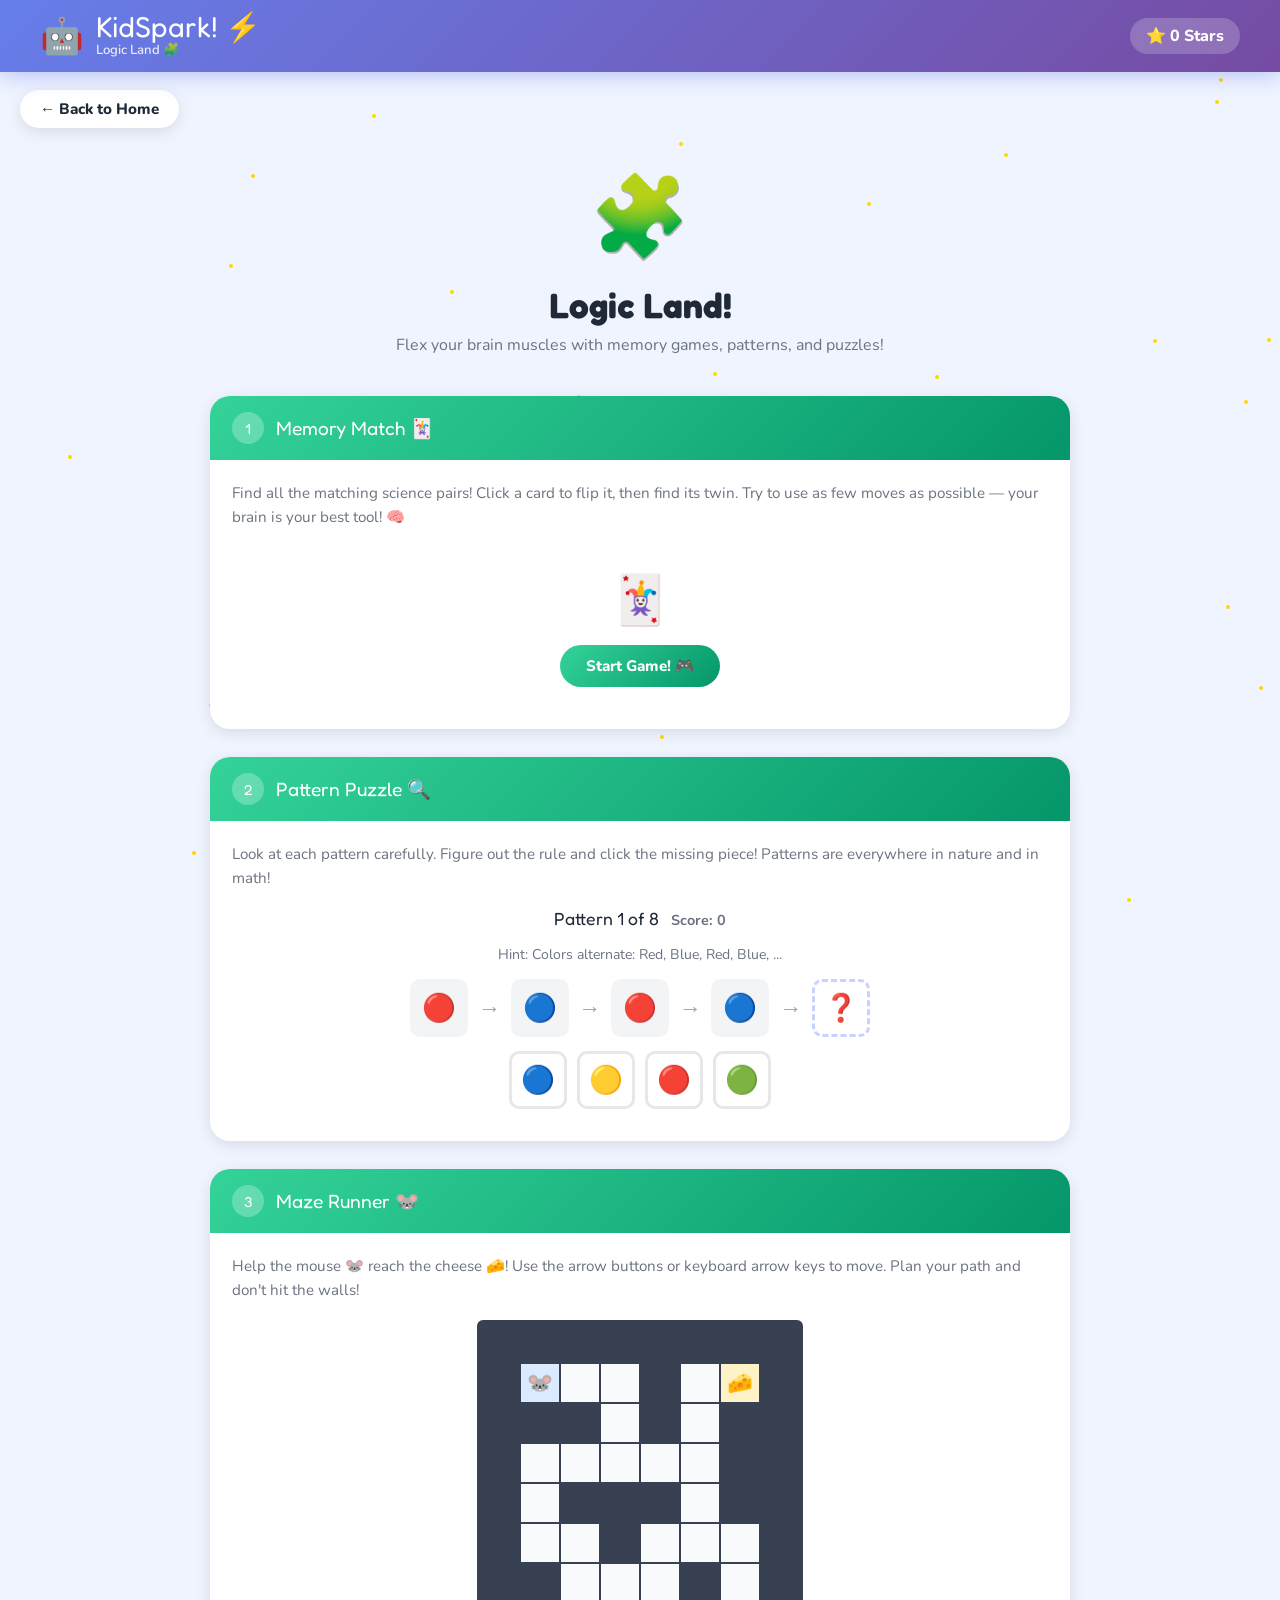
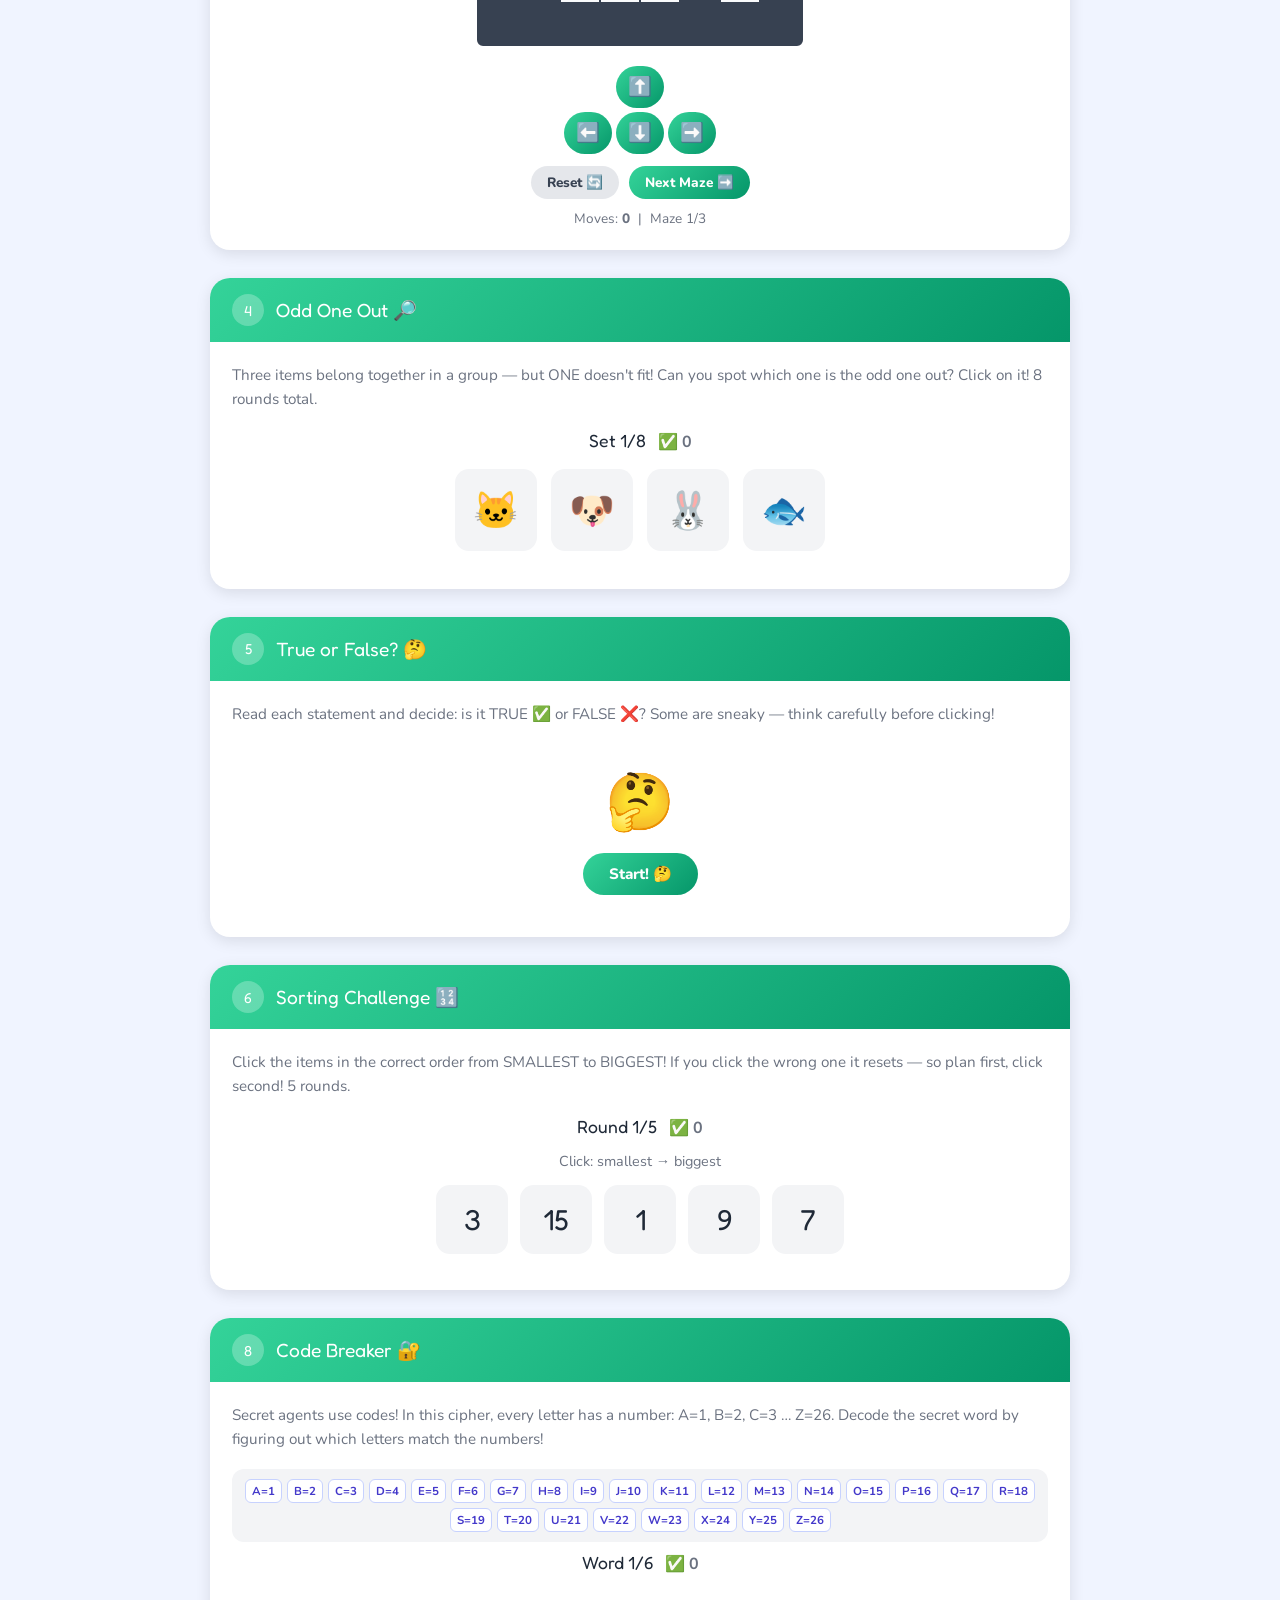
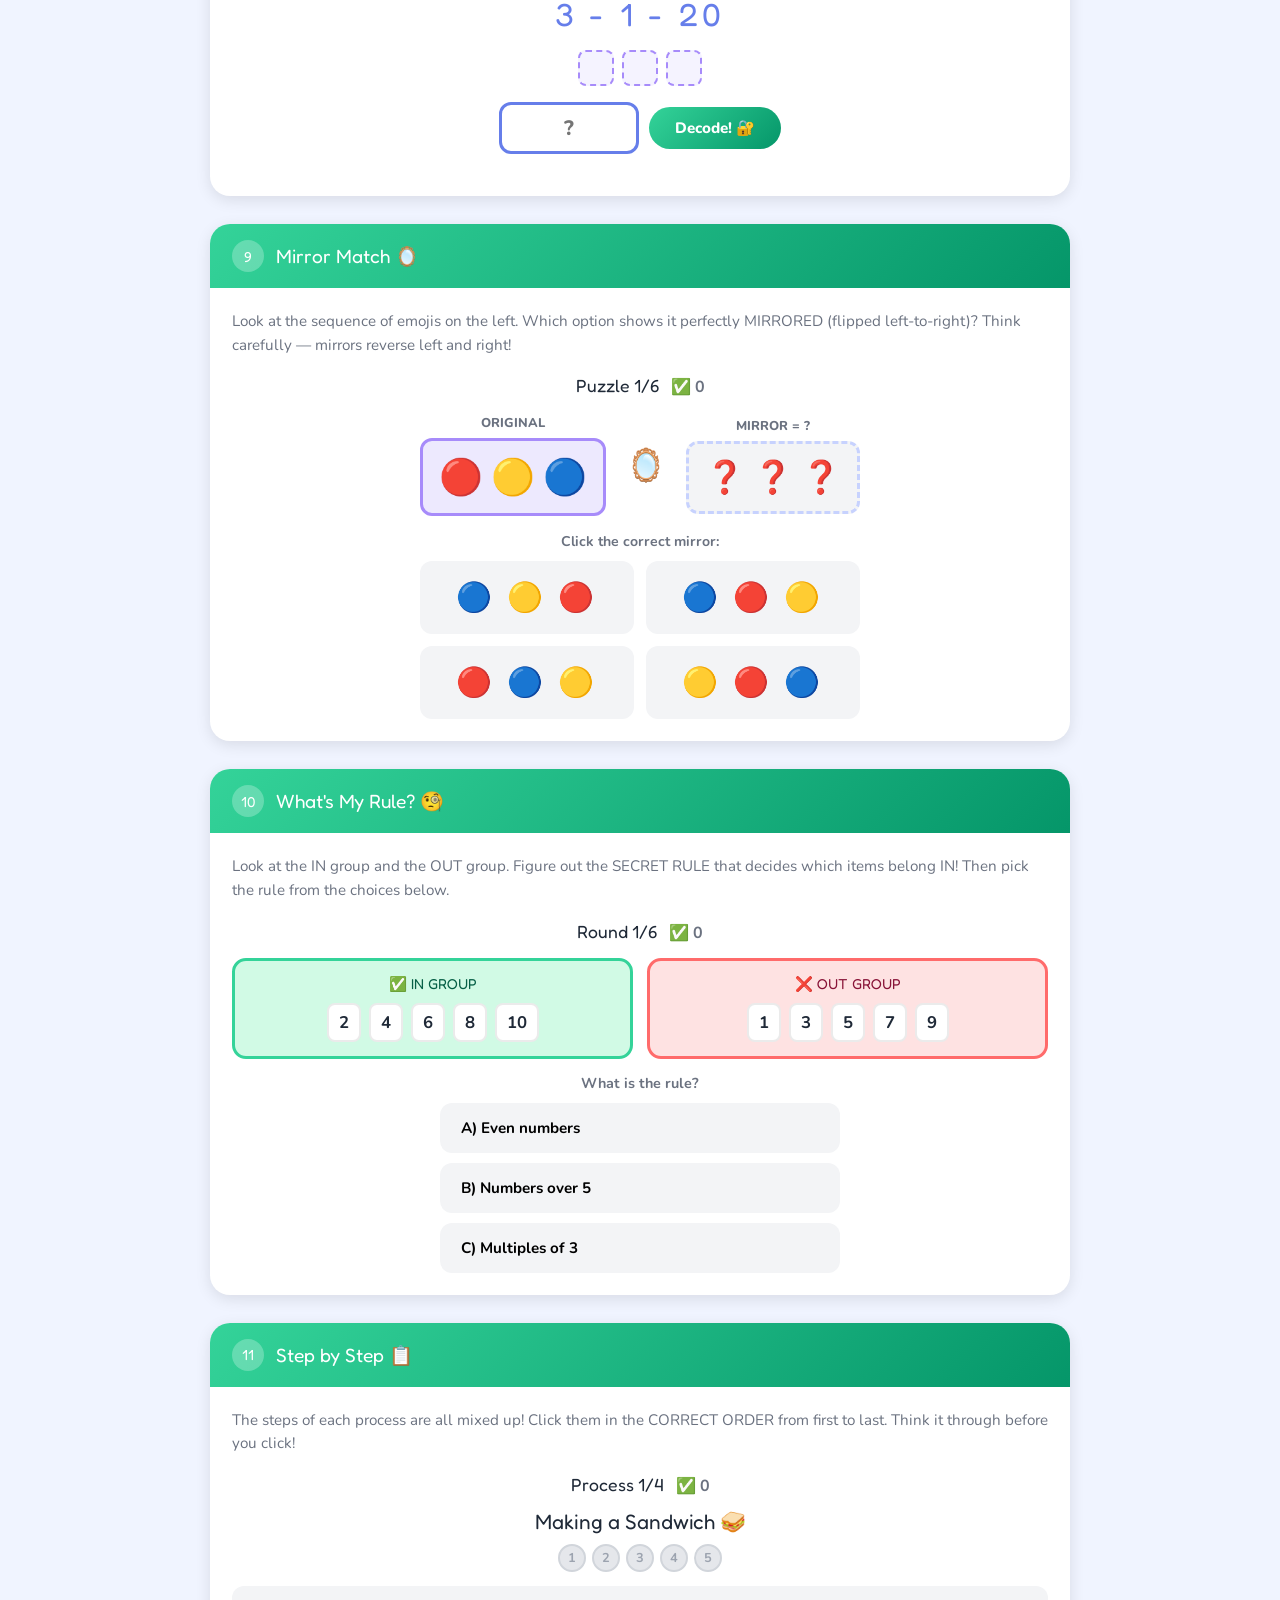
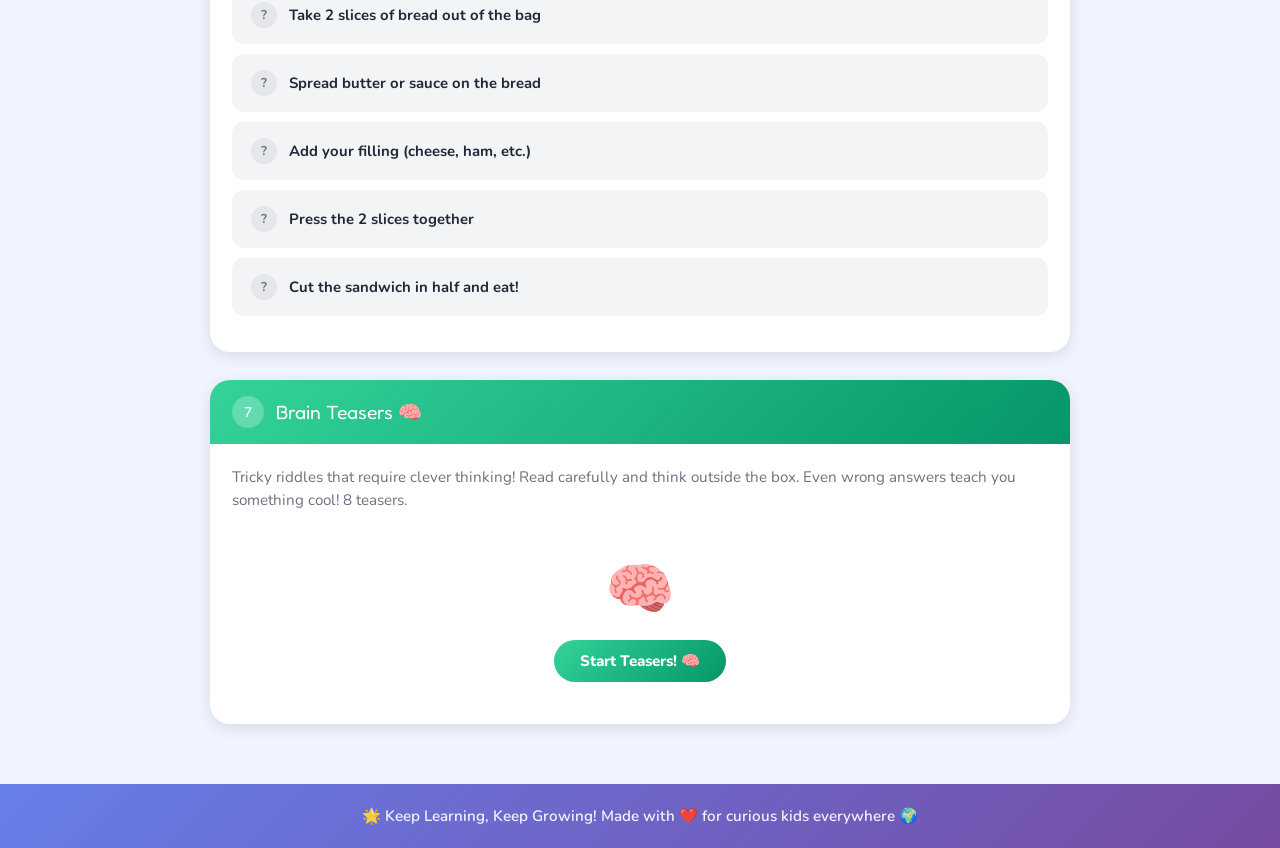
==== commit 0138a990: "Add 4 new Logic activities: Code Breaker, Mirror Match, What's My Rule?, Step by Step Brings Logic s" ====
--- a/logic.html
+++ b/logic.html
@@ -236,6 +236,150 @@
         <div style="font-size:3.5rem;margin-bottom:12px" id="sortDoneEmoji">🏅</div>
         <div style="font-family:'Fredoka One',cursive;font-size:1.4rem;margin-bottom:14px" id="sortDoneMsg"></div>
         <button class="btn btn-logic" onclick="resetSort()">Play Again! 🔄</button>
+      </div>
+    </div>
+  </div>
+
+  <!-- ══ ACTIVITY 8: CODE BREAKER ══ -->
+  <div class="activity-card">
+    <div class="act-header logic-hdr">
+      <span class="act-num">8</span>
+      Code Breaker 🔐
+    </div>
+    <div class="act-body">
+      <p class="act-desc">Secret agents use codes! In this cipher, every letter has a number: A=1, B=2, C=3 … Z=26. Decode the secret word by figuring out which letters match the numbers!</p>
+
+      <div id="cbKey" style="display:flex;flex-wrap:wrap;gap:5px;justify-content:center;margin:10px 0;padding:10px;background:#F3F4F6;border-radius:12px"></div>
+
+      <div id="cbGame">
+        <div style="text-align:center;margin-bottom:12px">
+          <span style="font-family:'Fredoka One',cursive;font-size:1.1rem">Word <span id="cbNum">1</span>/6</span>
+          &nbsp; <span style="font-weight:700;color:var(--mid)">✅ <span id="cbScore">0</span></span>
+        </div>
+        <div style="text-align:center;margin:20px 0">
+          <div id="cbCode" style="font-family:'Fredoka One',cursive;font-size:2rem;letter-spacing:4px;color:#667eea;margin-bottom:16px"></div>
+          <div id="cbLetterBoxes" style="display:flex;gap:8px;justify-content:center;margin-bottom:16px"></div>
+          <div style="display:flex;gap:10px;justify-content:center;align-items:center">
+            <input type="text" id="cbAns" class="ans-input" placeholder="?" style="width:140px;text-transform:uppercase;font-size:1.3rem" maxlength="6">
+            <button class="btn btn-logic" onclick="checkCB()">Decode! 🔐</button>
+          </div>
+        </div>
+        <div id="cbResult" class="result-box"></div>
+      </div>
+
+      <div id="cbDone" style="display:none;text-align:center;padding:20px">
+        <div style="font-size:3.5rem;margin-bottom:12px" id="cbDoneEmoji">🏆</div>
+        <div style="font-family:'Fredoka One',cursive;font-size:1.4rem;margin-bottom:14px" id="cbDoneMsg"></div>
+        <button class="btn btn-logic" onclick="resetCB()">Play Again! 🔄</button>
+      </div>
+    </div>
+  </div>
+
+  <!-- ══ ACTIVITY 9: MIRROR MATCH ══ -->
+  <div class="activity-card">
+    <div class="act-header logic-hdr">
+      <span class="act-num">9</span>
+      Mirror Match 🪞
+    </div>
+    <div class="act-body">
+      <p class="act-desc">Look at the sequence of emojis on the left. Which option shows it perfectly MIRRORED (flipped left-to-right)? Think carefully — mirrors reverse left and right!</p>
+
+      <div id="mmGame">
+        <div style="text-align:center;margin-bottom:12px">
+          <span style="font-family:'Fredoka One',cursive;font-size:1.1rem">Puzzle <span id="mmNum">1</span>/6</span>
+          &nbsp; <span style="font-weight:700;color:var(--mid)">✅ <span id="mmScore">0</span></span>
+        </div>
+
+        <div style="display:flex;align-items:center;gap:20px;justify-content:center;flex-wrap:wrap;margin:16px 0">
+          <div>
+            <div style="font-size:.8rem;font-weight:800;color:var(--mid);text-align:center;margin-bottom:6px">ORIGINAL</div>
+            <div id="mmOriginal" style="display:flex;gap:8px;background:#EDE9FE;padding:12px 16px;border-radius:12px;border:3px solid #A78BFA"></div>
+          </div>
+          <div style="font-size:2rem;color:#A78BFA">🪞</div>
+          <div>
+            <div style="font-size:.8rem;font-weight:800;color:var(--mid);text-align:center;margin-bottom:6px">MIRROR = ?</div>
+            <div style="display:flex;gap:8px;background:#F3F4F6;padding:12px 16px;border-radius:12px;border:3px dashed #C7D2FE">
+              <span style="font-size:2rem;color:#C7D2FE">❓ ❓ ❓</span>
+            </div>
+          </div>
+        </div>
+
+        <div style="font-size:.88rem;font-weight:700;color:var(--mid);text-align:center;margin-bottom:10px">Click the correct mirror:</div>
+        <div id="mmOptions" style="display:grid;grid-template-columns:1fr 1fr;gap:12px;max-width:440px;margin:0 auto"></div>
+        <div id="mmResult" class="result-box" style="margin-top:12px"></div>
+      </div>
+
+      <div id="mmDone" style="display:none;text-align:center;padding:20px">
+        <div style="font-size:3.5rem;margin-bottom:12px" id="mmDoneEmoji">🪞</div>
+        <div style="font-family:'Fredoka One',cursive;font-size:1.4rem;margin-bottom:14px" id="mmDoneMsg"></div>
+        <button class="btn btn-logic" onclick="resetMM()">Play Again! 🔄</button>
+      </div>
+    </div>
+  </div>
+
+  <!-- ══ ACTIVITY 10: WHAT'S MY RULE? ══ -->
+  <div class="activity-card">
+    <div class="act-header logic-hdr">
+      <span class="act-num">10</span>
+      What's My Rule? 🧐
+    </div>
+    <div class="act-body">
+      <p class="act-desc">Look at the IN group and the OUT group. Figure out the SECRET RULE that decides which items belong IN! Then pick the rule from the choices below.</p>
+
+      <div id="ruleGame">
+        <div style="text-align:center;margin-bottom:12px">
+          <span style="font-family:'Fredoka One',cursive;font-size:1.1rem">Round <span id="ruleNum">1</span>/6</span>
+          &nbsp; <span style="font-weight:700;color:var(--mid)">✅ <span id="ruleScore">0</span></span>
+        </div>
+
+        <div style="display:grid;grid-template-columns:1fr 1fr;gap:14px;margin:14px 0">
+          <div style="background:#D1FAE5;border:3px solid #34D399;border-radius:14px;padding:14px;text-align:center">
+            <div style="font-family:'Fredoka One',cursive;font-size:.9rem;color:#065F46;margin-bottom:10px">✅ IN GROUP</div>
+            <div id="ruleIn" style="display:flex;flex-wrap:wrap;gap:8px;justify-content:center"></div>
+          </div>
+          <div style="background:#FEE2E2;border:3px solid #FF6B6B;border-radius:14px;padding:14px;text-align:center">
+            <div style="font-family:'Fredoka One',cursive;font-size:.9rem;color:#881337;margin-bottom:10px">❌ OUT GROUP</div>
+            <div id="ruleOut" style="display:flex;flex-wrap:wrap;gap:8px;justify-content:center"></div>
+          </div>
+        </div>
+
+        <div style="font-size:.9rem;font-weight:700;text-align:center;color:var(--mid);margin-bottom:10px">What is the rule?</div>
+        <div id="ruleOpts" style="display:flex;flex-direction:column;gap:10px;max-width:400px;margin:0 auto"></div>
+        <div id="ruleResult" class="result-box" style="margin-top:12px"></div>
+      </div>
+
+      <div id="ruleDone" style="display:none;text-align:center;padding:20px">
+        <div style="font-size:3.5rem;margin-bottom:12px" id="ruleDoneEmoji">🧐</div>
+        <div style="font-family:'Fredoka One',cursive;font-size:1.4rem;margin-bottom:14px" id="ruleDoneMsg"></div>
+        <button class="btn btn-logic" onclick="resetRule()">Play Again! 🔄</button>
+      </div>
+    </div>
+  </div>
+
+  <!-- ══ ACTIVITY 11: STEP BY STEP ══ -->
+  <div class="activity-card">
+    <div class="act-header logic-hdr">
+      <span class="act-num">11</span>
+      Step by Step 📋
+    </div>
+    <div class="act-body">
+      <p class="act-desc">The steps of each process are all mixed up! Click them in the CORRECT ORDER from first to last. Think it through before you click!</p>
+
+      <div id="stepsGame">
+        <div style="text-align:center;margin-bottom:12px">
+          <span style="font-family:'Fredoka One',cursive;font-size:1.1rem">Process <span id="stepsNum">1</span>/4</span>
+          &nbsp; <span style="font-weight:700;color:var(--mid)">✅ <span id="stepsScore">0</span></span>
+        </div>
+        <div id="stepsTitle" style="font-family:'Fredoka One',cursive;font-size:1.3rem;text-align:center;margin:10px 0"></div>
+        <div id="stepsProgress" style="display:flex;gap:6px;justify-content:center;margin:10px 0"></div>
+        <div id="stepsItems" style="display:flex;flex-direction:column;gap:10px;margin:14px 0"></div>
+        <div id="stepsResult" class="result-box"></div>
+      </div>
+
+      <div id="stepsDone" style="display:none;text-align:center;padding:20px">
+        <div style="font-size:3.5rem;margin-bottom:12px" id="stepsDoneEmoji">📋</div>
+        <div style="font-family:'Fredoka One',cursive;font-size:1.4rem;margin-bottom:14px" id="stepsDoneMsg"></div>
+        <button class="btn btn-logic" onclick="resetSteps()">Play Again! 🔄</button>
       </div>
     </div>
   </div>
@@ -818,6 +962,318 @@
   document.getElementById('btDoneMsg').textContent=`${btScoreVal}/8 correct! ${s>=3?'Master Thinker! Einstein would be impressed! 🧠':s>=2?'Super smart — great lateral thinking!':'These are hard! Well done for trying!'}`;
   if(s>0){ addStars(s,'logic'); if(s>=2) confetti(); }
 }
+
+// ══ CODE BREAKER ══
+const cbWords=[
+  {word:'CAT',  code:'3 - 1 - 20'},
+  {word:'DOG',  code:'4 - 15 - 7'},
+  {word:'SUN',  code:'19 - 21 - 14'},
+  {word:'FUN',  code:'6 - 21 - 14'},
+  {word:'MATH', code:'13 - 1 - 20 - 8'},
+  {word:'STAR', code:'19 - 20 - 1 - 18'},
+];
+let cbIdx=0, cbScoreVal=0;
+
+(function buildCBKey(){
+  const el=document.getElementById('cbKey');
+  for(let i=1;i<=26;i++){
+    const span=document.createElement('span');
+    span.style.cssText='background:#fff;border:1.5px solid #C7D2FE;border-radius:6px;padding:3px 6px;font-size:.72rem;font-weight:700;font-family:Nunito,sans-serif;color:#4338CA;white-space:nowrap';
+    span.textContent=String.fromCharCode(64+i)+'='+i;
+    el.appendChild(span);
+  }
+})();
+
+function showCB(){
+  const w=cbWords[cbIdx];
+  document.getElementById('cbNum').textContent=cbIdx+1;
+  document.getElementById('cbScore').textContent=cbScoreVal;
+  document.getElementById('cbCode').textContent=w.code;
+  document.getElementById('cbLetterBoxes').innerHTML=w.word.split('').map(()=>
+    `<span style="width:36px;height:36px;border-radius:8px;border:2.5px dashed #A78BFA;display:inline-flex;align-items:center;justify-content:center;font-family:'Fredoka One',cursive;font-size:1.3rem;color:#7C3AED;background:#F5F3FF"></span>`
+  ).join('');
+  document.getElementById('cbAns').value='';
+  document.getElementById('cbResult').className='result-box';
+  document.getElementById('cbAns').focus();
+}
+function checkCB(){
+  const ans=document.getElementById('cbAns').value.trim().toUpperCase();
+  const correct=cbWords[cbIdx].word;
+  const res=document.getElementById('cbResult');
+  if(ans===correct){
+    document.getElementById('cbLetterBoxes').querySelectorAll('span').forEach((el,i)=>{
+      el.textContent=correct[i]; el.style.borderStyle='solid'; el.style.borderColor='#34D399'; el.style.background='#D1FAE5';
+    });
+    res.className='result-box show ok';
+    res.innerHTML=`<span class="r-emoji">🔓</span><span class="r-txt">Cracked it! The secret word is <strong>${correct}</strong>! 🎉</span>`;
+    cbScoreVal++; beep('correct');
+  } else {
+    res.className='result-box show err';
+    res.innerHTML=`<span class="r-emoji">❌</span><span class="r-txt">Not quite! Check the key above — each number = a letter. Try again!</span>`;
+    beep('wrong'); return;
+  }
+  cbIdx++;
+  setTimeout(()=>{ if(cbIdx>=cbWords.length) endCB(); else showCB(); },1600);
+}
+function endCB(){
+  document.getElementById('cbGame').style.display='none';
+  document.getElementById('cbDone').style.display='block';
+  const s=cbScoreVal>=6?3:cbScoreVal>=4?2:cbScoreVal>=2?1:0;
+  document.getElementById('cbDoneEmoji').textContent=s>=3?'🕵️':s>=2?'🔐':'🔏';
+  document.getElementById('cbDoneMsg').textContent=`${cbScoreVal}/6 decoded! ${s>=3?'Master Spy! You cracked every code! 🕵️':s>=2?'Great decoding skills!':'Keep practising the cipher!'}`;
+  if(s>0){ addStars(s,'logic'); if(s>=2) confetti(); }
+}
+function resetCB(){
+  cbIdx=0; cbScoreVal=0;
+  document.getElementById('cbGame').style.display='block';
+  document.getElementById('cbDone').style.display='none';
+  showCB();
+}
+document.getElementById('cbAns').addEventListener('keydown',e=>{ if(e.key==='Enter') checkCB(); });
+showCB();
+
+// ══ MIRROR MATCH ══
+const mmPuzzles=[
+  {seq:['🔴','🟡','🔵']},
+  {seq:['⭐','🌙','☀️']},
+  {seq:['🐶','🐱','🐟']},
+  {seq:['🍎','🍌','🍓']},
+  {seq:['🚗','🚌','✈️']},
+  {seq:['🟥','🟦','🟩']},
+];
+let mmIdx=0, mmScoreVal=0;
+
+function allPerms(arr){
+  if(arr.length<=1) return [[...arr]];
+  return arr.flatMap((v,i)=>allPerms([...arr.slice(0,i),...arr.slice(i+1)]).map(p=>[v,...p]));
+}
+function showMM(){
+  if(mmIdx>=mmPuzzles.length){ endMM(); return; }
+  const p=mmPuzzles[mmIdx];
+  document.getElementById('mmNum').textContent=mmIdx+1;
+  document.getElementById('mmScore').textContent=mmScoreVal;
+  document.getElementById('mmResult').className='result-box';
+  document.getElementById('mmOriginal').innerHTML=p.seq.map(e=>`<span style="font-size:2.2rem">${e}</span>`).join('');
+
+  const mirror=[...p.seq].reverse();
+  const mirrorKey=mirror.join('|');
+  const origKey=p.seq.join('|');
+  const perms=allPerms(p.seq).map(a=>a.join('|'));
+  const wrongKeys=[...new Set(perms)].filter(k=>k!==mirrorKey&&k!==origKey);
+  const opts=[mirrorKey,...wrongKeys.sort(()=>Math.random()-.5).slice(0,3)].sort(()=>Math.random()-.5);
+
+  document.getElementById('mmOptions').innerHTML=opts.map((key,i)=>
+    `<button onclick="answerMM(this,'${key}','${mirrorKey}')"
+      style="padding:14px 10px;border-radius:12px;background:#F3F4F6;border:3px solid transparent;
+             cursor:pointer;font-size:1.8rem;letter-spacing:4px;transition:all .2s;font-family:Nunito,sans-serif;"
+      onmouseover="this.style.borderColor='#A78BFA';this.style.background='#EDE9FE'"
+      onmouseout="if(!this.disabled){this.style.borderColor='transparent';this.style.background='#F3F4F6'}"
+    >${key.split('|').join(' ')}</button>`
+  ).join('');
+}
+function answerMM(btn,chosen,correct){
+  document.querySelectorAll('#mmOptions button').forEach(b=>b.disabled=true);
+  const res=document.getElementById('mmResult');
+  if(chosen===correct){
+    btn.style.cssText+=';border-color:#34D399;background:#D1FAE5';
+    res.className='result-box show ok';
+    res.innerHTML=`<span class="r-emoji">🪞</span><span class="r-txt">Perfect mirror! Left and right are swapped!</span>`;
+    mmScoreVal++; beep('correct');
+  } else {
+    btn.style.cssText+=';border-color:#FF6B6B;background:#FEE2E2';
+    document.querySelectorAll('#mmOptions button').forEach(b=>{
+      if(b.getAttribute('onclick').includes("'"+correct+"'")){
+        b.style.cssText+=';border-color:#34D399;background:#D1FAE5';
+      }
+    });
+    res.className='result-box show err';
+    res.innerHTML=`<span class="r-emoji">❌</span><span class="r-txt">Not quite! A mirror flips LEFT↔RIGHT — the order reverses!</span>`;
+    beep('wrong');
+  }
+  mmIdx++;
+  setTimeout(showMM,1600);
+}
+function endMM(){
+  document.getElementById('mmGame').style.display='none';
+  document.getElementById('mmDone').style.display='block';
+  const s=mmScoreVal>=6?3:mmScoreVal>=4?2:mmScoreVal>=2?1:0;
+  document.getElementById('mmDoneEmoji').textContent=s>=3?'🪞':s>=2?'🌟':'💪';
+  document.getElementById('mmDoneMsg').textContent=`${mmScoreVal}/6 correct! ${s>=3?'Mirror Master! 🪞':s>=2?'Sharp eye for reflections!':'Keep thinking left-right!'}`;
+  if(s>0){ addStars(s,'logic'); if(s>=2) confetti(); }
+}
+function resetMM(){
+  mmIdx=0; mmScoreVal=0;
+  document.getElementById('mmGame').style.display='block';
+  document.getElementById('mmDone').style.display='none';
+  showMM();
+}
+showMM();
+
+// ══ WHAT'S MY RULE? ══
+const ruleGames=[
+  {in:['2','4','6','8','10'],  out:['1','3','5','7','9'],
+   opts:['Even numbers','Numbers over 5','Multiples of 3'], ans:0,
+   exp:'The rule is EVEN NUMBERS! They can all be divided by 2 with nothing left over.'},
+  {in:['🐶','🐱','🐟','🐦','🐘'], out:['🌹','🍎','🚗','🏠','🎸'],
+   opts:['Things that fly','Animals','Things that are big'], ans:1,
+   exp:'The rule is ANIMALS! Every IN item is a living creature.'},
+  {in:['3','6','9','12','15'], out:['2','5','7','10','13'],
+   opts:['Numbers less than 10','Odd numbers','Multiples of 3'], ans:2,
+   exp:'The rule is MULTIPLES OF 3! Count by 3s: 3, 6, 9, 12, 15…'},
+  {in:['🌞','🔥','🌶️','☕','🧨'], out:['🧊','❄️','🏔️','🌊','🍦'],
+   opts:['Things that are red','HOT things','Things you eat'], ans:1,
+   exp:'The rule is HOT things! The IN group is hot or warm; the OUT group is cold or cool.'},
+  {in:['🔺','🔻','🏔️','🎄','🍕'], out:['🟦','⭕','🌍','🍩','⚽'],
+   opts:['Things that are green','Things with pointy corners','Things you can eat'], ans:1,
+   exp:'The rule is TRIANGLES / pointy corners! Squares and circles have no sharp points.'},
+  {in:['100','50','25','10','5'], out:['3','7','11','13','17'],
+   opts:['Numbers ending in 0 or 5','Numbers over 10','Prime numbers'], ans:0,
+   exp:'The rule is numbers ending in 0 or 5! These can all be divided by 5.'},
+];
+let ruleIdx=0, ruleScoreVal=0;
+
+function showRule(){
+  if(ruleIdx>=ruleGames.length){ endRule(); return; }
+  const g=ruleGames[ruleIdx];
+  document.getElementById('ruleNum').textContent=ruleIdx+1;
+  document.getElementById('ruleScore').textContent=ruleScoreVal;
+  document.getElementById('ruleResult').className='result-box';
+  const chip=s=>`<span style="background:#fff;border-radius:8px;padding:6px 10px;font-weight:700;font-size:1.05rem;border:2px solid rgba(0,0,0,.08)">${s}</span>`;
+  document.getElementById('ruleIn').innerHTML=g.in.map(chip).join('');
+  document.getElementById('ruleOut').innerHTML=g.out.map(chip).join('');
+  document.getElementById('ruleOpts').innerHTML=g.opts.map((opt,i)=>
+    `<button onclick="answerRule(this,${i},${g.ans})"
+      style="padding:12px 18px;border-radius:12px;background:#F3F4F6;border:3px solid transparent;
+             cursor:pointer;font-family:Nunito,sans-serif;font-size:.95rem;font-weight:700;
+             text-align:left;transition:all .2s;" id="ruleOpt${i}"
+      onmouseover="this.style.borderColor='#34D399';this.style.background='#ECFDF5'"
+      onmouseout="if(!this.disabled){this.style.borderColor='transparent';this.style.background='#F3F4F6'}"
+    >${String.fromCharCode(65+i)}) ${opt}</button>`
+  ).join('');
+}
+function answerRule(btn,chosen,correct){
+  document.querySelectorAll('#ruleOpts button').forEach(b=>b.disabled=true);
+  const g=ruleGames[ruleIdx];
+  const res=document.getElementById('ruleResult');
+  if(chosen===correct){
+    btn.style.cssText+=';border-color:#34D399;background:#D1FAE5';
+    res.className='result-box show ok';
+    res.innerHTML=`<span class="r-emoji">🧐</span><span class="r-txt">${g.exp}</span>`;
+    ruleScoreVal++; beep('correct');
+  } else {
+    btn.style.cssText+=';border-color:#FF6B6B;background:#FEE2E2';
+    document.getElementById('ruleOpt'+correct).style.cssText+=';border-color:#34D399;background:#D1FAE5';
+    res.className='result-box show err';
+    res.innerHTML=`<span class="r-emoji">💡</span><span class="r-txt">${g.exp}</span>`;
+    beep('wrong');
+  }
+  ruleIdx++;
+  setTimeout(showRule,2000);
+}
+function endRule(){
+  document.getElementById('ruleGame').style.display='none';
+  document.getElementById('ruleDone').style.display='block';
+  const s=ruleScoreVal>=6?3:ruleScoreVal>=4?2:ruleScoreVal>=2?1:0;
+  document.getElementById('ruleDoneEmoji').textContent=s>=3?'🧐':s>=2?'🌟':'💪';
+  document.getElementById('ruleDoneMsg').textContent=`${ruleScoreVal}/6 correct! ${s>=3?'Rule Detective! You spotted every pattern! 🧐':s>=2?'Great logical thinking!':'Keep looking for what the IN group shares!'}`;
+  if(s>0){ addStars(s,'logic'); if(s>=2) confetti(); }
+}
+function resetRule(){
+  ruleIdx=0; ruleScoreVal=0;
+  document.getElementById('ruleGame').style.display='block';
+  document.getElementById('ruleDone').style.display='none';
+  showRule();
+}
+showRule();
+
+// ══ STEP BY STEP ══
+const stepProcesses=[
+  {title:'Making a Sandwich 🥪',
+   steps:['Take 2 slices of bread out of the bag','Spread butter or sauce on the bread','Add your filling (cheese, ham, etc.)','Press the 2 slices together','Cut the sandwich in half and eat!']},
+  {title:'Growing a Plant 🌱',
+   steps:['Fill a pot with soil','Poke a small hole in the soil','Drop a seed into the hole','Cover the seed with soil','Water it gently and put it in sunlight']},
+  {title:'Getting Ready for School 🎒',
+   steps:['Wake up and get out of bed','Wash your face and brush your teeth','Get dressed in your clothes','Eat a healthy breakfast','Pack your school bag and head out!']},
+  {title:'Making Hot Chocolate ☕',
+   steps:['Pour milk into a mug','Heat the milk in a microwave for 90 seconds','Add 2 spoons of hot chocolate powder','Stir well until the powder dissolves','Top with marshmallows and enjoy!']},
+];
+let stepsIdx=0, stepsScoreVal=0, stepsClickedCount=0;
+
+function renderSteps(){
+  if(stepsIdx>=stepProcesses.length){ endSteps(); return; }
+  const proc=stepProcesses[stepsIdx];
+  stepsClickedCount=0;
+  const shuffled=[...proc.steps.map((s,i)=>({s,i}))].sort(()=>Math.random()-.5);
+  document.getElementById('stepsNum').textContent=stepsIdx+1;
+  document.getElementById('stepsScore').textContent=stepsScoreVal;
+  document.getElementById('stepsTitle').textContent=proc.title;
+  document.getElementById('stepsResult').className='result-box';
+  document.getElementById('stepsProgress').innerHTML=proc.steps.map((_,i)=>
+    `<span id="sp${i}" style="width:28px;height:28px;border-radius:50%;background:#E5E7EB;border:2px solid #D1D5DB;display:inline-flex;align-items:center;justify-content:center;font-size:.8rem;font-weight:700;color:#9CA3AF">${i+1}</span>`
+  ).join('');
+  document.getElementById('stepsItems').innerHTML=shuffled.map(({s,i})=>
+    `<div id="step${i}" onclick="clickStep(this,${i})"
+      style="padding:13px 16px;border-radius:12px;background:#F3F4F6;border:3px solid transparent;
+             cursor:pointer;font-family:Nunito,sans-serif;font-size:.93rem;font-weight:700;
+             display:flex;align-items:center;gap:12px;transition:all .2s;"
+      onmouseover="if(!this.classList.contains('done')){this.style.borderColor='#34D399';this.style.background='#ECFDF5';}"
+      onmouseout="if(!this.classList.contains('done')){this.style.borderColor='transparent';this.style.background='#F3F4F6';}"
+    >
+      <span style="width:26px;height:26px;border-radius:50%;background:#E5E7EB;display:inline-flex;align-items:center;justify-content:center;font-size:.8rem;color:#6B7280;flex-shrink:0;font-weight:700" id="stepBadge${i}">?</span>
+      ${s}
+    </div>`
+  ).join('');
+}
+function clickStep(el,idx){
+  if(el.classList.contains('done')) return;
+  const proc=stepProcesses[stepsIdx];
+  const res=document.getElementById('stepsResult');
+  if(idx===stepsClickedCount){
+    stepsClickedCount++;
+    el.classList.add('done');
+    el.style.borderColor='#34D399'; el.style.background='#D1FAE5'; el.onclick=null;
+    el.onmouseover=null; el.onmouseout=null;
+    document.getElementById('stepBadge'+idx).textContent=stepsClickedCount;
+    document.getElementById('stepBadge'+idx).style.cssText='width:26px;height:26px;border-radius:50%;background:#34D399;display:inline-flex;align-items:center;justify-content:center;font-size:.8rem;color:#fff;flex-shrink:0;font-weight:700';
+    const sp=document.getElementById('sp'+(stepsClickedCount-1));
+    if(sp){ sp.style.background='#34D399'; sp.style.borderColor='#059669'; sp.style.color='#fff'; }
+    beep('pop');
+    if(stepsClickedCount===proc.steps.length){
+      res.className='result-box show ok';
+      res.innerHTML=`<span class="r-emoji">🎉</span><span class="r-txt">Perfect order! You got all ${proc.steps.length} steps right!</span>`;
+      stepsScoreVal++; addStars(1,'logic'); beep('correct');
+      stepsIdx++;
+      setTimeout(renderSteps,1800);
+    } else {
+      res.className='result-box show ok';
+      res.innerHTML=`<span class="r-emoji">✅</span><span class="r-txt">Step ${stepsClickedCount} correct! Find step ${stepsClickedCount+1}…</span>`;
+    }
+  } else {
+    el.style.borderColor='#FF6B6B'; el.style.background='#FEE2E2';
+    res.className='result-box show err';
+    res.innerHTML=`<span class="r-emoji">❌</span><span class="r-txt">That's not step ${stepsClickedCount+1}! Think — what comes FIRST?</span>`;
+    beep('wrong');
+    setTimeout(()=>{
+      if(!el.classList.contains('done')){ el.style.borderColor='transparent'; el.style.background='#F3F4F6'; }
+      res.className='result-box';
+    },900);
+  }
+}
+function endSteps(){
+  document.getElementById('stepsGame').style.display='none';
+  document.getElementById('stepsDone').style.display='block';
+  const s=stepsScoreVal>=4?3:stepsScoreVal>=3?2:stepsScoreVal>=1?1:0;
+  document.getElementById('stepsDoneEmoji').textContent=s>=3?'📋':s>=2?'🌟':'💪';
+  document.getElementById('stepsDoneMsg').textContent=`${stepsScoreVal}/4 correct! ${s>=3?'Master Planner! You know exactly what comes first! 📋':s>=2?'Great sequential thinking!':'Think step-by-step — what happens first?'}`;
+  if(s>0){ addStars(s,'logic'); if(s>=2) confetti(); }
+}
+function resetSteps(){
+  stepsIdx=0; stepsScoreVal=0;
+  document.getElementById('stepsGame').style.display='block';
+  document.getElementById('stepsDone').style.display='none';
+  renderSteps();
+}
+renderSteps();
 </script>
 </body>
 </html>
